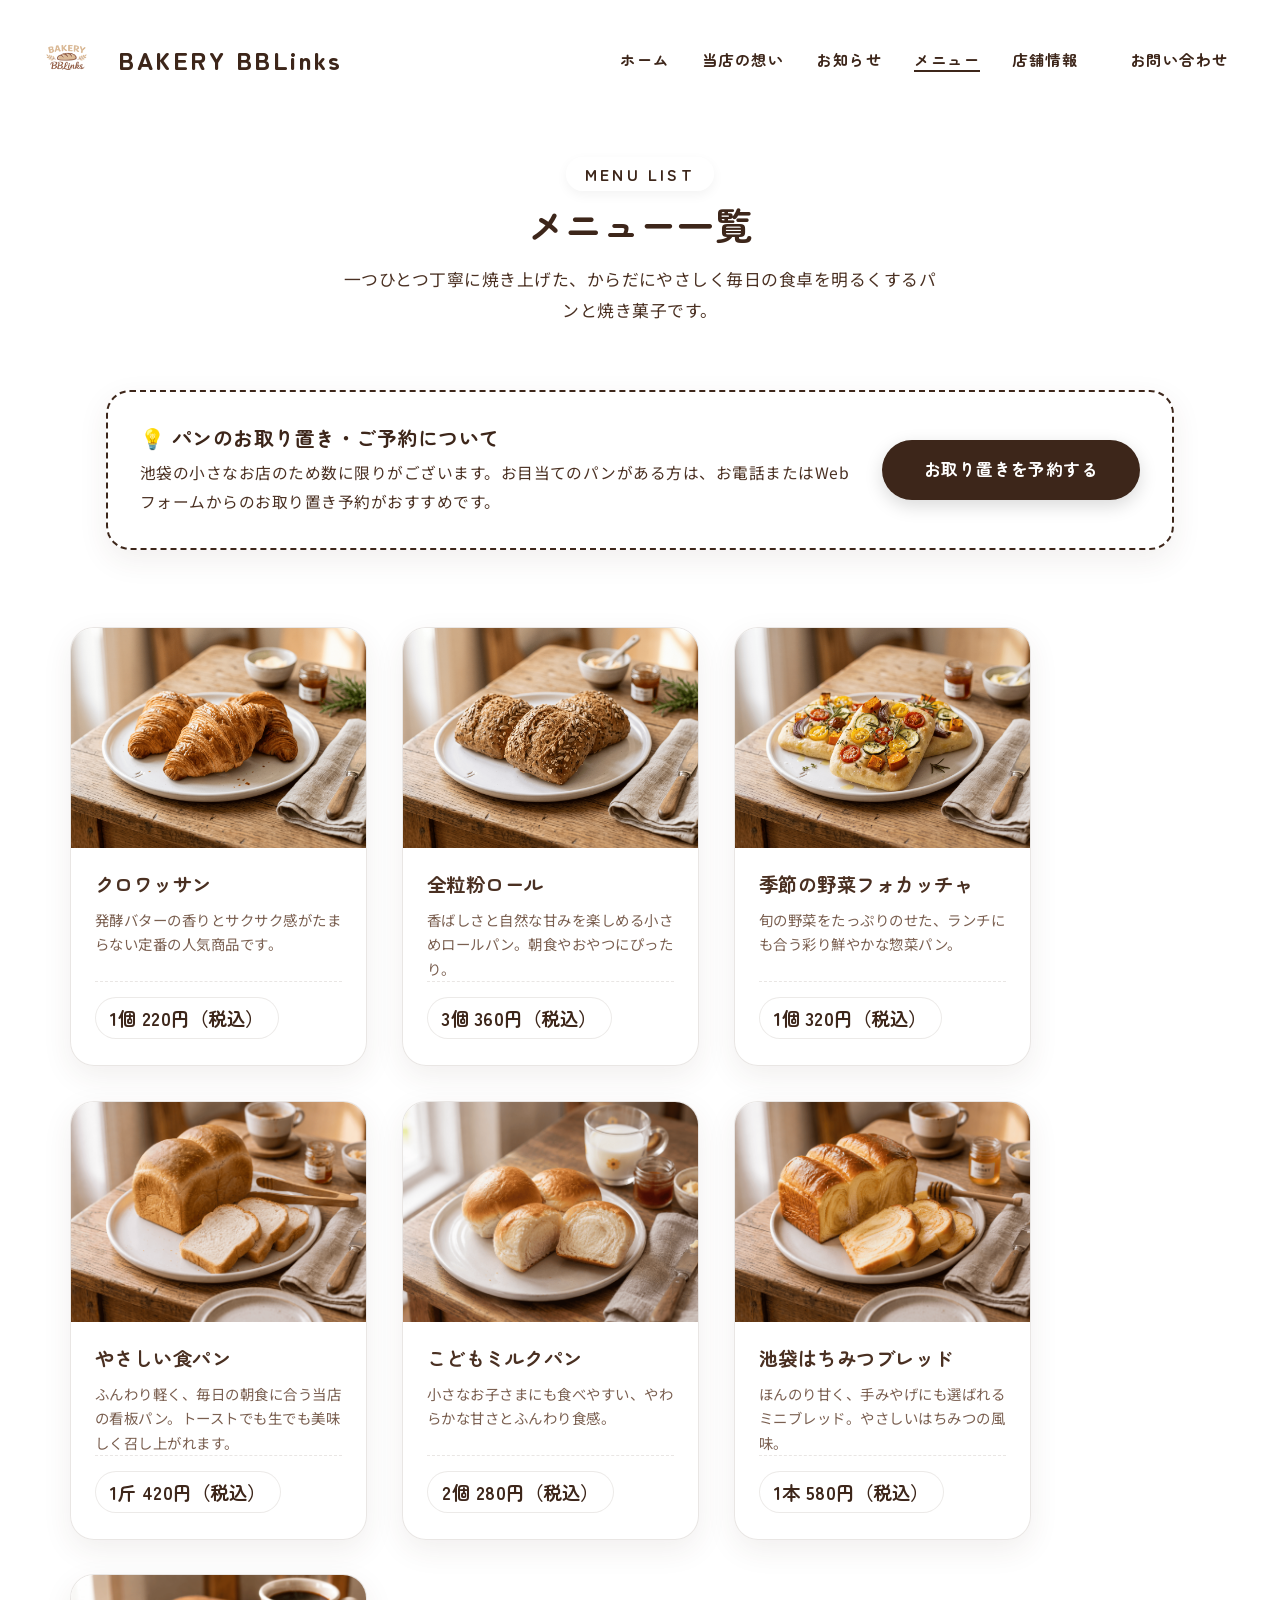
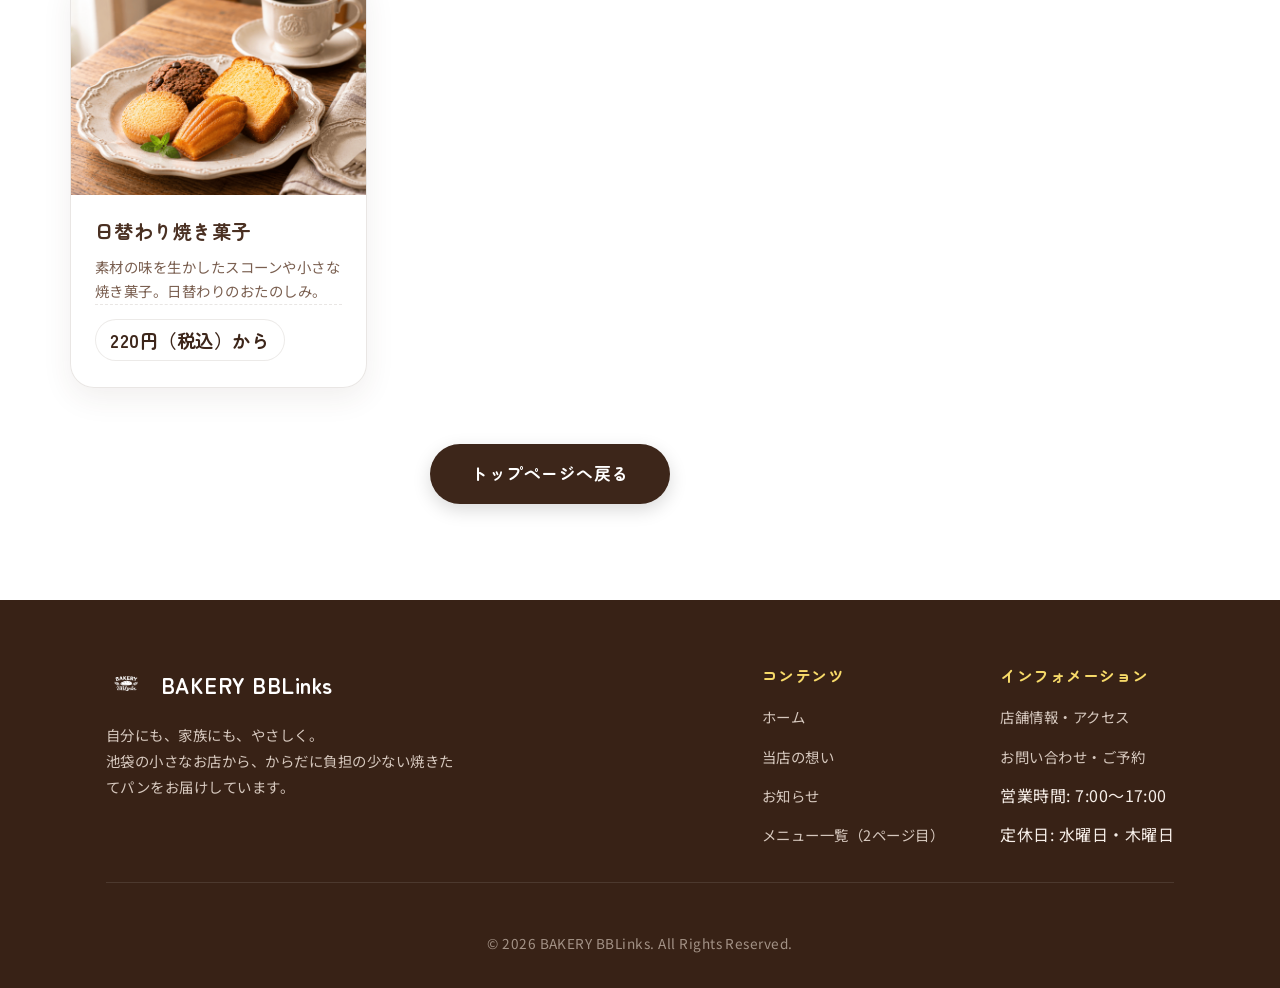
==== menu.html @ ad57223d "Add files via upload" ====
<!DOCTYPE html>
<html lang="ja">

<head>
  <meta charset="UTF-8">
  <meta name="viewport" content="width=device-width, initial-scale=1.0">
  <title>メニュー一覧 | BAKERY BBLinks - 池袋のからだにやさしいパン</title>
  <meta name="description"
    content="BAKERY BBLinksの全メニュー一覧。やさしい食パン、こどもミルクパン、クロワッサン、季節の野菜フォカッチャなど、シンプルでからだに負担の少ない手作りパンと焼き菓子をご紹介。">
  <link rel="stylesheet" href="../css/styles.css">
  <style>
    .page-header {
      background: transparent;
      color: var(--text-flore-dark);
      padding: 2.5rem 1rem 3rem;
      text-align: center;
    }

    .page-header h1 {
      font-size: 2.3rem;
      color: var(--text-flore-dark);
      margin-bottom: 0.8rem;
    }

    .page-header p {
      color: var(--text-main);
      font-size: 1.05rem;
      max-width: 600px;
      margin: 0 auto;
    }

    .reservation-banner {
      background: rgba(255, 255, 255, 0.94);
      backdrop-filter: blur(8px);
      border: 2px dashed var(--text-flore-dark);
      border-radius: var(--border-radius-md);
      padding: 2rem;
      margin-bottom: 3.5rem;
      display: flex;
      align-items: center;
      justify-content: space-between;
      gap: 1.5rem;
      box-shadow: var(--shadow-soft);
    }

    @media (max-width: 768px) {
      .reservation-banner {
        flex-direction: column;
        text-align: center;
      }
    }
  </style>
</head>

<body>

  <!-- Unified Top Bar Header -->
  <header style="padding: 1.5rem 2rem 0.5rem; width: 100%;">
    <div class="flore-top-bar">
      <a href="index.html" class="flore-logo-area">
        <img src="../images/店舗ロゴ.png" alt="BAKERY BBLinks ロゴ">
        <span class="flore-logo-title">BAKERY BBLinks</span>
      </a>

      <button class="flore-mobile-toggle" id="mobileMenuToggle" aria-label="メニューを開く">☰</button>

      <nav id="mainNav">
        <ul class="flore-nav-list">
          <li><a href="index.html" class="flore-nav-link">ホーム</a></li>
          <li><a href="index.html#concept" class="flore-nav-link">当店の想い</a></li>
          <li><a href="index.html#news" class="flore-nav-link">お知らせ</a></li>
          <li><a href="menu.html" class="flore-nav-link"
              style="border-bottom: 2px solid var(--text-flore-dark);">メニュー</a></li>
          <li><a href="index.html#access" class="flore-nav-link">店舗情報</a></li>
          <li><a href="index.html#contact" class="flore-nav-link"
              style="background: rgba(255,255,255,0.7); padding: 0.4rem 1.2rem; border-radius: 99px;">お問い合わせ</a></li>
        </ul>
      </nav>
    </div>
  </header>

  <!-- Page Header -->
  <div class="page-header">
    <div class="container">
      <span
        style="color: var(--text-flore-dark); font-weight: bold; font-family: var(--font-heading); letter-spacing: 0.2em; background: rgba(255,255,255,0.75); padding: 0.3rem 1.2rem; border-radius: 99px; box-shadow: 0 4px 12px rgba(0,0,0,0.05);">MENU
        LIST</span>
      <h1 style="margin-top: 0.6rem;">メニュー一覧</h1>
      <p>一つひとつ丁寧に焼き上げた、からだにやさしく毎日の食卓を明るくするパンと焼き菓子です。</p>
    </div>
  </div>

  <!-- Menu Grid Container -->
  <main class="section-padding" style="padding-top: 1rem;">
    <div class="container">

      <!-- Reservation Banner -->
      <div class="reservation-banner">
        <div>
          <h3 style="color: var(--text-flore-dark); margin-bottom: 0.4rem; font-size: 1.25rem;">💡 パンのお取り置き・ご予約について</h3>
          <p style="font-size: 0.98rem; color: var(--text-main);">
            池袋の小さなお店のため数に限りがございます。お目当てのパンがある方は、お電話またはWebフォームからのお取り置き予約がおすすめです。
          </p>
        </div>
        <a href="index.html#contact" class="btn-primary" style="white-space: nowrap;">お取り置きを予約する</a>
      </div>

      <!-- All 7 Products Grid -->
      <div class="menu-cards-grid">

        <!-- 1. クロワッサン -->
        <div class="menu-card">
          <div class="menu-card-img-wrap">
            <img src="../images/クロワッサン.png" alt="クロワッサン" class="menu-card-img">
          </div>
          <div class="menu-card-body">
            <h3 class="menu-card-title">クロワッサン</h3>
            <p class="menu-card-desc">発酵バターの香りとサクサク感がたまらない定番の人気商品です。</p>
            <div class="menu-card-footer">
              <span class="menu-card-price">1個 220円（税込）</span>
            </div>
          </div>
        </div>

        <!-- 2. 全粒粉ロール -->
        <div class="menu-card">
          <div class="menu-card-img-wrap">
            <img src="../images/全粒粉ロール.png" alt="全粒粉ロール" class="menu-card-img">
          </div>
          <div class="menu-card-body">
            <h3 class="menu-card-title">全粒粉ロール</h3>
            <p class="menu-card-desc">香ばしさと自然な甘みを楽しめる小さめロールパン。朝食やおやつにぴったり。</p>
            <div class="menu-card-footer">
              <span class="menu-card-price">3個 360円（税込）</span>
            </div>
          </div>
        </div>

        <!-- 3. 季節の野菜フォカッチャ -->
        <div class="menu-card">
          <div class="menu-card-img-wrap">
            <img src="../images/季節の野菜フォカッチャ.png" alt="季節の野菜フォカッチャ" class="menu-card-img">
          </div>
          <div class="menu-card-body">
            <h3 class="menu-card-title">季節の野菜フォカッチャ</h3>
            <p class="menu-card-desc">旬の野菜をたっぷりのせた、ランチにも合う彩り鮮やかな惣菜パン。</p>
            <div class="menu-card-footer">
              <span class="menu-card-price">1個 320円（税込）</span>
            </div>
          </div>
        </div>

        <!-- 4. やさしい食パン -->
        <div class="menu-card">
          <div class="menu-card-img-wrap">
            <img src="../images/やさしい食パン.png" alt="やさしい食パン" class="menu-card-img">
          </div>
          <div class="menu-card-body">
            <h3 class="menu-card-title">やさしい食パン</h3>
            <p class="menu-card-desc">ふんわり軽く、毎日の朝食に合う当店の看板パン。トーストでも生でも美味しく召し上がれます。</p>
            <div class="menu-card-footer">
              <span class="menu-card-price">1斤 420円（税込）</span>
            </div>
          </div>
        </div>

        <!-- 5. こどもミルクパン -->
        <div class="menu-card">
          <div class="menu-card-img-wrap">
            <img src="../images/こどもミルクパン.png" alt="こどもミルクパン" class="menu-card-img">
          </div>
          <div class="menu-card-body">
            <h3 class="menu-card-title">こどもミルクパン</h3>
            <p class="menu-card-desc">小さなお子さまにも食べやすい、やわらかな甘さとふんわり食感。</p>
            <div class="menu-card-footer">
              <span class="menu-card-price">2個 280円（税込）</span>
            </div>
          </div>
        </div>

        <!-- 6. 池袋はちみつブレッド -->
        <div class="menu-card">
          <div class="menu-card-img-wrap">
            <img src="../images/池袋はちみつブレッド.png" alt="池袋はちみつブレッド" class="menu-card-img">
          </div>
          <div class="menu-card-body">
            <h3 class="menu-card-title">池袋はちみつブレッド</h3>
            <p class="menu-card-desc">ほんのり甘く、手みやげにも選ばれるミニブレッド。やさしいはちみつの風味。</p>
            <div class="menu-card-footer">
              <span class="menu-card-price">1本 580円（税込）</span>
            </div>
          </div>
        </div>

        <!-- 7. 日替わり焼き菓子 -->
        <div class="menu-card">
          <div class="menu-card-img-wrap">
            <img src="../images/日替わり焼き菓子.png" alt="日替わり焼き菓子" class="menu-card-img">
          </div>
          <div class="menu-card-body">
            <h3 class="menu-card-title">日替わり焼き菓子</h3>
            <p class="menu-card-desc">素材の味を生かしたスコーンや小さな焼き菓子。日替わりのおたのしみ。</p>
            <div class="menu-card-footer">
              <span class="menu-card-price">220円（税込）から</span>
            </div>
          </div>
        </div>

      </div>

      <div class="btn-center-wrap" style="margin-top: 3rem;">
        <a href="index.html" class="btn-primary">トップページへ戻る</a>
      </div>

    </div>
  </main>

  <!-- Footer Section -->
  <footer class="site-footer">
    <div class="container">
      <div class="footer-content">
        <div class="footer-brand">
          <div class="footer-logo">
            <img src="../images/店舗ロゴ.png" alt="BAKERY BBLinks">
            <span>BAKERY BBLinks</span>
          </div>
          <p class="footer-desc">
            自分にも、家族にも、やさしく。<br>
            池袋の小さなお店から、からだに負担の少ない焼きたてパンをお届けしています。
          </p>
        </div>

        <div class="footer-links">
          <div class="footer-links-col">
            <h4>コンテンツ</h4>
            <ul class="footer-nav-list">
              <li><a href="index.html">ホーム</a></li>
              <li><a href="index.html#concept">当店の想い</a></li>
              <li><a href="index.html#news">お知らせ</a></li>
              <li><a href="menu.html">メニュー一覧（2ページ目）</a></li>
            </ul>
          </div>

          <div class="footer-links-col">
            <h4>インフォメーション</h4>
            <ul class="footer-nav-list">
              <li><a href="index.html#access">店舗情報・アクセス</a></li>
              <li><a href="index.html#contact">お問い合わせ・ご予約</a></li>
              <li>営業時間: 7:00〜17:00</li>
              <li>定休日: 水曜日・木曜日</li>
            </ul>
          </div>
        </div>
      </div>

      <div class="footer-copyright">
        &copy; 2026 BAKERY BBLinks. All Rights Reserved.
      </div>
    </div>
  </footer>

  <script src="../js/main.js"></script>
</body>

</html>
---- css/styles.css ----
/* ==========================================================================
   BAKERY BBLinks - Main Design System & Stylesheet
   flore.tokyo Arch Screen Replication with Golden Ratio Vertical Arch Window
   ========================================================================== */

@import url('https://fonts.googleapis.com/css2?family=Zen+Maru+Gothic:wght@400;500;700;900&family=Noto+Sans+JP:wght@400;500;700&display=swap');

:root {
  /* Color Palette */
  --bg-flore: #E59A60;          /* TOP Color: Warm Terracotta Caramel */
  --bg-yellow: #F7DA69;         /* Gentle Sunshine Yellow */
  --bg-pink: #F7C0C7;           /* Gentle Sweet Pink */
  
  --primary-color: #E59A60;
  --secondary-color: #E87A5D;
  --accent-yellow: #FFD24C;
  
  --text-main: #4A3022;          /* Deep Warm Brown */
  --text-muted: #7A5F50;
  --text-flore-dark: #3D261A;
  --text-light: #FFFFFF;
  
  --border-color: rgba(90, 67, 54, 0.15);
  --border-flore: #4A3022;
  --border-radius-sm: 14px;
  --border-radius-md: 24px;
  --border-radius-lg: 36px;
  --border-radius-pill: 9999px;
  
  --shadow-soft: 0 10px 30px rgba(74, 48, 34, 0.08);
  --shadow-hover: 0 16px 40px rgba(74, 48, 34, 0.16);
  
  --font-heading: 'Zen Maru Gothic', sans-serif;
  --font-body: 'Noto Sans JP', 'Zen Maru Gothic', sans-serif;
  
  --max-width: 1100px;
}

/* Reset & Base Styles */
*, *::before, *::after {
  box-sizing: border-box;
  margin: 0;
  padding: 0;
}

html {
  scroll-behavior: smooth;
  font-size: 16px;
}

/* Animated Changing Background */
body {
  font-family: var(--font-body);
  color: var(--text-main);
  line-height: 1.85;
  letter-spacing: 0.03em;
  overflow-x: hidden;
  animation: animateBgCycle 18s ease-in-out infinite;
}

body.modal-open {
  overflow: hidden;
}

@keyframes animateBgCycle {
  0%, 100% {
    background-color: var(--bg-flore);  /* TOP Color: Caramel Terracotta */
  }
  33% {
    background-color: var(--bg-yellow); /* Gentle Sunshine Yellow */
  }
  66% {
    background-color: var(--bg-pink);   /* Gentle Sweet Pink */
  }
}

img {
  max-width: 100%;
  height: auto;
  display: block;
}

a {
  color: inherit;
  text-decoration: none;
  transition: all 0.3s ease;
}

ul {
  list-style: none;
}

/* Typography & Headings */
h1, h2, h3, h4, h5, h6 {
  font-family: var(--font-heading);
  color: var(--text-main);
  font-weight: 700;
  line-height: 1.4;
}

.section-title {
  position: relative;
  z-index: 0;
  min-height: clamp(220px, 26vh, 320px);
  margin-bottom: clamp(2.6rem, 5vw, 5.2rem);
  padding-right: clamp(0.2rem, 1vw, 0.7rem);
  display: grid;
  grid-template-columns: auto auto;
  grid-template-rows: auto auto;
  column-gap: clamp(0.5rem, 0.9vw, 0.8rem);
  row-gap: clamp(0.45rem, 0.8vw, 0.8rem);
  justify-content: end;
  align-items: start;
  text-align: left;
}

.section-title .en {
  display: block;
  writing-mode: vertical-rl;
  text-orientation: mixed;
  font-size: 0.85rem;
  color: var(--text-flore-dark);
  font-weight: 700;
  letter-spacing: 0.16em;
  text-transform: uppercase;
  background-color: transparent;
  padding: 0 0 0 0.55rem;
  border-left: 1px solid rgba(61, 38, 26, 0.36);
  border-right: none;
  border-radius: 0;
  margin: 0.65rem 0 0;
  box-shadow: none;
  opacity: 0.78;
  position: relative;
  grid-column: 2;
  grid-row: 2;
  align-self: start;
  z-index: 2;
}

.section-title .ja {
  writing-mode: vertical-rl;
  text-orientation: mixed;
  font-size: clamp(1.9rem, 3vw, 2.7rem);
  position: relative;
  display: inline-block;
  color: var(--text-flore-dark);
  margin-top: 0;
  text-shadow: none;
  letter-spacing: 0.16em;
  line-height: 1.15;
  grid-column: 1;
  grid-row: 2;
  z-index: 2;
}

.section-title .ja::after {
  content: none;
  display: none;
}

.section-title::before {
  position: relative;
  grid-column: 1;
  grid-row: 1;
  justify-self: center;
  font-family: var(--font-heading);
  font-size: clamp(2.45rem, 3.7vw, 4.1rem);
  line-height: 1;
  letter-spacing: 0;
  color: var(--text-flore-dark);
  -webkit-text-stroke: 0;
  z-index: 2;
}

.section-title::after {
  content: '';
  position: absolute;
  top: clamp(7.8rem, 10vw, 10.7rem);
  right: clamp(3.9rem, 4.6vw, 5.1rem);
  width: clamp(76px, 7.5vw, 112px);
  height: clamp(96px, 10vw, 140px);
  background-image: radial-gradient(circle, rgba(61, 38, 26, 0.38) 0 2px, transparent 2.5px);
  background-size: 16px 16px;
  opacity: 0.5;
  pointer-events: none;
  z-index: 0;
}

.news-section .section-title::before {
  content: '01';
}

.featured-section .section-title::before {
  content: '02';
}

.store-info-section .section-title::before {
  content: '03';
}

.contact-section .section-title::before {
  content: '04';
}

.container {
  width: 90%;
  max-width: var(--max-width);
  margin: 0 auto;
  padding: 0 1rem;
}

.section-padding {
  padding: 6rem 0;
}

.reveal-on-scroll {
  opacity: 0;
  transform: translateY(34px);
  transition:
    opacity 0.85s ease,
    transform 0.85s cubic-bezier(0.22, 1, 0.36, 1);
  transition-delay: var(--reveal-delay, 0ms);
  will-change: opacity, transform;
}

.reveal-on-scroll.is-visible {
  opacity: 1;
  transform: translateY(0);
}

@media (prefers-reduced-motion: reduce) {
  .reveal-on-scroll {
    opacity: 1;
    transform: none;
    transition: none;
  }

  .scroll-infinity-list-left,
  .scroll-infinity-list-right {
    animation: none;
  }
}

@keyframes firstViewFadeUp {
  from {
    opacity: 0;
    transform: translateY(22px);
  }
  to {
    opacity: 1;
    transform: translateY(0);
  }
}

@keyframes firstViewFadeIn {
  from {
    opacity: 0;
  }
  to {
    opacity: var(--first-view-opacity, 1);
  }
}

@media (prefers-reduced-motion: reduce) {
  .flore-top-bar,
  .flore-center-arch-frame,
  .flore-right-badge-area,
  .flore-hero-footer {
    opacity: 1;
    transform: none;
    animation: none;
  }

  .flore-side-arch {
    opacity: 1;
    animation: none;
  }

  .flore-side-dots {
    opacity: var(--first-view-opacity, 0.62);
    animation: none;
  }
}

/* ==========================================================================
   Hero Section - Golden Ratio Vertical Arch Window (flore.tokyo Replication)
   ========================================================================== */
.flore-hero-section {
  position: fixed;
  top: 0;
  left: 0;
  width: 100vw;
  height: var(--hero-fixed-height, 100vh);
  padding: 1.5rem 2rem 1.4rem;
  overflow: hidden;
  min-height: 0;
  display: flex;
  flex-direction: column;
  justify-content: space-between;
  z-index: 0;
  will-change: opacity;
}

.flore-top-bar {
  display: flex;
  justify-content: space-between;
  align-items: center;
  position: relative;
  z-index: 20;
  max-width: 1800px;
  width: 100%;
  margin: 0 auto 1rem;
  opacity: 0;
  animation: firstViewFadeUp 0.9s ease 0.08s forwards;
}

.flore-hero-section > .flore-top-bar {
  visibility: hidden;
}

.site-floating-header {
  position: fixed;
  top: 0;
  left: 0;
  z-index: 1000;
  max-width: none;
  width: 100%;
  padding: 1.5rem 2rem 0;
  background: transparent;
  visibility: visible;
  opacity: 1;
  transform: none;
  animation: none;
  pointer-events: none;
}

.site-floating-header .flore-logo-area,
.site-floating-header nav,
.site-floating-header .flore-mobile-toggle {
  pointer-events: auto;
}

.flore-logo-area {
  display: flex;
  align-items: center;
  gap: 0.9rem;
  color: var(--text-flore-dark);
}

.flore-logo-area img {
  height: clamp(72px, 5.2vw, 96px);
  width: auto;
}

.flore-logo-title {
  font-family: var(--font-heading);
  font-size: clamp(1.55rem, 1.8vw, 1.95rem);
  font-weight: 900;
  letter-spacing: 0.1em;
  color: var(--text-flore-dark);
  white-space: nowrap;
}

.flore-nav-list {
  display: flex;
  gap: 2rem;
  align-items: center;
}

.flore-nav-link {
  font-family: var(--font-heading);
  font-size: 0.95rem;
  font-weight: 700;
  color: var(--text-flore-dark);
  letter-spacing: 0.1em;
  transition: opacity 0.3s;
}

.flore-nav-link:hover {
  opacity: 0.75;
}

/* Side Decorative Arch Background Shapes */
.flore-side-arch {
  position: absolute;
  top: 10%;
  bottom: 5%;
  width: 160px;
  background-color: rgba(255, 255, 255, 0.25);
  pointer-events: none;
  z-index: 1;
  opacity: 0;
  animation: firstViewFadeIn 1.1s ease 0.22s forwards;
}

.flore-side-arch-left {
  left: -80px;
  border-radius: 0 150px 150px 0;
}

.flore-side-arch-right {
  right: -80px;
  border-radius: 150px 0 0 150px;
}

.flore-side-dots {
  position: absolute;
  pointer-events: none;
  z-index: 7;
}

.flore-side-dots {
  width: clamp(120px, 10vw, 190px);
  height: clamp(210px, 28vh, 320px);
  --first-view-opacity: 0.62;
  background-image:
    radial-gradient(circle, rgba(61, 38, 26, 0.48) 0 3px, transparent 3.5px),
    radial-gradient(circle, rgba(255, 253, 248, 0.55) 0 2px, transparent 2.5px);
  background-position: 0 0, 17px 17px;
  background-size: 34px 34px;
  opacity: 0;
  animation: firstViewFadeIn 1s ease 0.52s forwards;
}

.flore-side-dots-left {
  left: clamp(14px, 4vw, 72px);
  top: 22%;
  transform: rotate(-7deg);
}

.flore-side-dots-right {
  right: clamp(14px, 4vw, 72px);
  bottom: 15%;
  transform: rotate(7deg);
}

/* Main Hero Stage - Perfect flore.tokyo Screenshot Layout */
.flore-hero-stage {
  position: relative;
  z-index: 10;
  display: flex;
  justify-content: center;
  align-items: flex-end;
  gap: clamp(0.75rem, 1.5vw, 1.6rem);
  max-width: 1800px;
  width: 100%;
  margin: 0 auto;
  padding: 0.5rem 0;
  flex-grow: 1;
}

/* Left Vertical Copy ("自分にも、家族にも、やさしく。") */
.flore-left-copy {
  position: absolute;
  left: clamp(28px, 4vw, 68px);
  bottom: clamp(34px, 5vh, 72px);
  display: flex;
  flex-direction: column;
  align-items: center;
  gap: 1.5rem;
  padding-bottom: 0;
  z-index: 16;
  width: auto;
  pointer-events: none;
}

.flore-vertical-text {
  writing-mode: vertical-rl;
  text-orientation: mixed;
  font-family: var(--font-heading);
  font-size: clamp(1.45rem, 1.7vw, 2rem);
  font-weight: 700;
  letter-spacing: 0.35em;
  line-height: 1.8;
  color: #FFFFFF;
  text-shadow: 0 3px 14px rgba(45, 25, 15, 0.72), 0 1px 3px rgba(45, 25, 15, 0.55);
}

/* Golden Ratio Vertical Arch Window Photo Frame (Exact flore.tokyo proportion) */
.flore-center-arch-frame {
  position: relative;
  width: min(78vw, 1480px);
  height: clamp(670px, 83vh, 920px);
  border-radius: 50% 50% 0 0 / 49% 49% 0 0;
  border: 3.5px solid var(--border-flore);
  background-color: #FFFDF8;
  overflow: hidden;
  box-shadow: 0 20px 50px rgba(74, 48, 34, 0.15);
  margin: 0 auto;
  opacity: 0;
  animation: firstViewFadeUp 1s cubic-bezier(0.22, 1, 0.36, 1) 0.24s forwards;
}

.flore-slider-wrapper {
  position: relative;
  width: 100%;
  height: 100%;
}

.arch-slide {
  position: absolute;
  top: 0;
  left: 0;
  width: 100%;
  height: 100%;
  opacity: 0;
  transition: opacity 1.5s ease-in-out, transform 10s linear;
  transform: scale(1.05);
  pointer-events: none;
}

.arch-slide.active {
  opacity: 1;
  transform: scale(1);
  pointer-events: auto;
}

.arch-slide img {
  width: 100%;
  height: 100%;
  object-fit: cover;
}

.flore-char-decoration {
  position: absolute;
  top: 40px;
  left: 40px;
  width: 80px;
  height: 80px;
  z-index: 15;
  animation: floatBounce 4s ease-in-out infinite;
}

.flore-char-decoration img {
  width: 100%;
  height: 100%;
  object-fit: contain;
}

@keyframes floatBounce {
  0%, 100% { transform: translateY(0); }
  50% { transform: translateY(-10px); }
}

/* Right Stamp Badge ("DEBUT! BBLINKS") */
.flore-right-badge-area {
  position: absolute;
  top: clamp(118px, 16vh, 164px);
  right: calc((100% - min(78vw, 1480px)) / 2 + clamp(32px, 4.2vw, 78px));
  display: flex;
  flex-direction: column;
  align-items: center;
  padding-bottom: 0;
  z-index: 17;
  width: auto;
  pointer-events: none;
  opacity: 0;
  animation: firstViewFadeUp 0.85s ease 0.68s forwards;
}

.flore-circle-badge {
  width: clamp(104px, 8vw, 145px);
  height: clamp(104px, 8vw, 145px);
  border: 2px dashed var(--text-flore-dark);
  border-radius: 50%;
  display: flex;
  flex-direction: column;
  align-items: center;
  justify-content: center;
  color: var(--text-flore-dark);
  text-align: center;
  padding: 10px;
  transform: rotate(-8deg);
  background-color: rgba(255,255,255,0.3);
  backdrop-filter: blur(4px);
  box-shadow: 0 8px 20px rgba(0,0,0,0.08);
}

.flore-circle-badge .sub {
  font-size: clamp(0.6rem, 0.75vw, 0.75rem);
  font-weight: 700;
  letter-spacing: 0.15em;
}

.flore-circle-badge .main-txt {
  font-family: var(--font-heading);
  font-size: clamp(0.92rem, 1.15vw, 1.25rem);
  font-weight: 900;
  line-height: 1.2;
  margin: 0.2rem 0;
}

.flore-hero-footer {
  position: relative;
  z-index: 20;
  display: flex;
  flex-direction: column;
  align-items: center;
  margin-top: 1rem;
  opacity: 0;
  animation: firstViewFadeUp 0.8s ease 0.82s forwards;
}

.page-contents {
  position: relative;
  z-index: 5;
  margin-top: calc(var(--hero-fixed-height, 100vh) + 100px);
  background-color: var(--bg-flore);
  animation: animateBgCycle 18s ease-in-out infinite;
  overflow: visible;
}

.arch-slider-dots {
  display: flex;
  gap: 0.8rem;
  justify-content: center;
  margin-bottom: 1.2rem;
}

.dot {
  width: 12px;
  height: 12px;
  border-radius: 50%;
  background-color: rgba(74, 48, 34, 0.3);
  cursor: pointer;
  transition: all 0.4s ease;
}

.dot.active {
  background-color: var(--text-flore-dark);
  width: 34px;
  border-radius: 6px;
}

.flore-hero-btns {
  display: flex;
  gap: 1.2rem;
  justify-content: center;
}

.btn-flore {
  background-color: #FFFDF8;
  color: var(--text-flore-dark);
  padding: 0.85rem 2.5rem;
  border-radius: var(--border-radius-pill);
  font-family: var(--font-heading);
  font-weight: 700;
  font-size: 1rem;
  box-shadow: 0 6px 18px rgba(0,0,0,0.1);
  transition: all 0.3s ease;
}

.btn-flore:hover {
  transform: translateY(-3px);
  background-color: #FFF5EA;
  box-shadow: 0 10px 24px rgba(0,0,0,0.15);
}

.flore-mobile-toggle {
  display: none;
  background: none;
  border: none;
  font-size: 2rem;
  color: var(--text-flore-dark);
  cursor: pointer;
}

/* ==========================================================================
   News Section
   ========================================================================== */
.news-section {
  padding: 4.5rem 0;
  background: transparent;
}

.news-card {
  background: rgba(255, 255, 255, 0.94);
  backdrop-filter: blur(8px);
  border: 2px dashed var(--text-flore-dark);
  border-radius: var(--border-radius-md);
  padding: 2.2rem 2.5rem;
  box-shadow: var(--shadow-soft);
  max-width: 900px;
  margin: 0 auto;
  position: relative;
}

.news-card::before {
  content: 'NEWS';
  position: absolute;
  top: -14px;
  left: 30px;
  background: var(--text-flore-dark);
  color: white;
  font-family: var(--font-heading);
  font-size: 0.75rem;
  font-weight: 700;
  padding: 0.1rem 0.8rem;
  border-radius: var(--border-radius-pill);
}

.news-list {
  display: flex;
  flex-direction: column;
  gap: 1.2rem;
}

.news-item {
  display: flex;
  align-items: flex-start;
  gap: 1.5rem;
  padding-bottom: 1.15rem;
  border-bottom: 1px dashed rgba(74, 48, 34, 0.15);
}

.news-item:last-child {
  border-bottom: none;
  padding-bottom: 0;
}

.news-date {
  font-size: 0.9rem;
  color: var(--text-muted);
  font-weight: 500;
  white-space: nowrap;
}

.news-tag {
  background-color: var(--text-flore-dark);
  color: white;
  font-size: 0.8rem;
  font-weight: 700;
  padding: 0.2rem 0.9rem;
  border-radius: var(--border-radius-pill);
  white-space: nowrap;
  justify-self: start;
}

.news-content {
  flex: 1;
  min-width: 0;
}

.news-text {
  display: inline-block;
  font-size: 0.98rem;
  color: var(--text-main);
  font-weight: 700;
  line-height: 1.65;
}

.news-text:hover {
  opacity: 0.75;
}

.news-excerpt {
  margin-top: 0.35rem;
  color: var(--text-muted);
  font-size: 0.88rem;
  line-height: 1.75;
  display: -webkit-box;
  overflow: hidden;
  -webkit-line-clamp: 2;
  -webkit-box-orient: vertical;
}

.news-popup-trigger {
  cursor: pointer;
}

.news-modal {
  position: fixed;
  inset: 0;
  z-index: 1000;
  display: flex;
  align-items: center;
  justify-content: center;
  padding: 1.5rem;
  opacity: 0;
  visibility: hidden;
  pointer-events: none;
  transition: opacity 0.3s ease, visibility 0.3s ease;
}

.news-modal.is-open {
  opacity: 1;
  visibility: visible;
  pointer-events: auto;
}

.news-modal-backdrop {
  position: absolute;
  inset: 0;
  background: rgba(61, 38, 26, 0.52);
  backdrop-filter: blur(6px);
}

.news-modal-dialog {
  position: relative;
  width: min(620px, 100%);
  min-height: 330px;
  overflow: hidden;
  background: #FFFDF8;
  border: 2px solid rgba(61, 38, 26, 0.22);
  border-radius: var(--border-radius-md);
  box-shadow: 0 24px 70px rgba(61, 38, 26, 0.28);
  padding: 2.4rem 2.5rem 7.4rem;
  transform: translateY(18px) scale(0.98);
  transition: transform 0.3s ease;
}

.news-modal.is-open .news-modal-dialog {
  transform: translateY(0) scale(1);
}

.news-modal-close {
  position: absolute;
  top: 1rem;
  right: 1rem;
  width: 42px;
  height: 42px;
  border: none;
  border-radius: 50%;
  background: rgba(61, 38, 26, 0.1);
  color: var(--text-flore-dark);
  font-size: 1.5rem;
  line-height: 1;
  cursor: pointer;
}

.news-modal-close:hover {
  background: rgba(61, 38, 26, 0.18);
}

.news-modal-meta {
  display: flex;
  align-items: center;
  gap: 0.8rem;
  margin-bottom: 1.2rem;
  padding-right: 3rem;
}

.news-modal-date {
  color: var(--text-muted);
  font-weight: 700;
  font-size: 0.92rem;
}

.news-modal-tag {
  background: var(--text-flore-dark);
  color: #FFFFFF;
  font-size: 0.78rem;
  font-weight: 700;
  padding: 0.22rem 0.8rem;
  border-radius: var(--border-radius-pill);
}

.news-modal-title {
  color: var(--text-main);
  font-size: clamp(1.35rem, 2vw, 1.8rem);
  line-height: 1.6;
  margin-bottom: 1.2rem;
  padding-right: 1rem;
}

.news-modal-body {
  color: var(--text-muted);
  font-size: 1rem;
  line-height: 2;
  padding-right: 4.2rem;
}

.news-modal-character {
  position: absolute;
  right: 1.2rem;
  bottom: 1rem;
  width: clamp(92px, 18vw, 142px);
  height: auto;
  filter: drop-shadow(0 10px 18px rgba(61, 38, 26, 0.18));
  pointer-events: none;
}

/* ==========================================================================
   Concept Section
   ========================================================================== */
.concept-section {
  min-height: 78vh;
  padding: 6rem 0 18vh;
  position: relative;
  z-index: 1;
}

.concept-title-rail {
  position: absolute;
  inset: 0;
  z-index: 1;
  pointer-events: none;
}

.concept-copy-area {
  writing-mode: vertical-rl;
  position: sticky;
  top: clamp(6.2rem, 13vh, 8.8rem);
  width: max-content;
  margin-left: auto;
  margin-right: clamp(4%, 8vw, 10%);
  margin-top: clamp(5rem, 11vh, 7.4rem);
}

.concept-copy-en {
  margin-top: 0.2rem;
  margin-left: 1.8rem;
  font-family: var(--font-heading);
  font-size: clamp(1rem, 1.35vw, 1.3rem);
  line-height: 1;
  letter-spacing: 0.08em;
  font-weight: 700;
  color: var(--text-flore-dark);
}

.concept-copy {
  font-family: var(--font-heading);
  font-size: clamp(2.1rem, 3.2vw, 3rem);
  line-height: 1.55;
  letter-spacing: 0.08em;
  color: var(--text-flore-dark);
}

.concept-text {
  width: min(720px, 70%);
  margin-left: 10%;
  padding-top: 45vh;
  position: relative;
}

.concept-text p {
  margin-bottom: 3.6rem;
  margin-top: -0.8rem;
  font-size: clamp(1rem, 1.25vw, 1.18rem);
  line-height: 2.35;
  letter-spacing: 0.06em;
  font-weight: 600;
  color: var(--text-flore-dark);
}

.concept-text p:last-child {
  margin-bottom: 0;
}

.concept-points-inline {
  width: min(980px, 70%);
  margin: clamp(4.5rem, 9vh, 7rem) 0 0 8%;
  position: relative;
  z-index: 2;
}

.concept-points-inline .points-grid {
  grid-template-columns: repeat(3, minmax(0, 1fr));
  gap: clamp(1rem, 1.7vw, 1.6rem);
}

.concept-points-inline .arch-point-card {
  padding: 2.7rem 1.35rem 1.9rem;
  text-align: left;
  align-items: flex-start;
}

.concept-points-inline .point-num-badge {
  margin-left: 0;
}

.concept-imgarea {
  position: relative;
  z-index: 1;
  padding-bottom: clamp(5rem, 11vh, 8rem);
  overflow: hidden;
}

@media (min-width: 769px) {
  .concept-imgarea {
    height: 100vh;
    min-height: 720px;
    padding-bottom: 0;
    display: flex;
    flex-direction: column;
    justify-content: stretch;
    gap: 6px;
  }

  .concept-imgarea .scroll-infinity-wrap {
    height: calc((100vh - 6px) / 2);
    min-height: 357px;
    flex: 1 1 0;
  }

  .concept-imgarea .scroll-infinity-wrap + .scroll-infinity-wrap {
    margin-top: 0;
  }

  .concept-imgarea .scroll-infinity-list {
    height: 100%;
  }

  .concept-imgarea .scroll-infinity-item {
    width: max(42vw, 640px);
    height: 100%;
  }

  .concept-imgarea .scroll-infinity-item img {
    height: 100%;
    aspect-ratio: auto;
  }
}

.scroll-infinity-wrap {
  display: flex;
  overflow: hidden;
}

.scroll-infinity-wrap + .scroll-infinity-wrap {
  margin-top: 6px;
}

.scroll-infinity-list {
  display: flex;
  min-width: max-content;
  gap: 6px;
  will-change: transform;
}

.scroll-infinity-list-left {
  animation: infinityScrollLeft 48s infinite linear both;
}

.scroll-infinity-list-right {
  animation: infinityScrollRight 48s infinite linear both;
}

.scroll-infinity-item {
  width: min(36vw, 560px);
  padding-right: 0;
  flex: 0 0 auto;
}

.scroll-infinity-item img {
  width: 100%;
  aspect-ratio: 1.42 / 1;
  height: auto;
  object-fit: cover;
  border-radius: 0;
  border: none;
  box-shadow: none;
}

@keyframes infinityScrollLeft {
  from {
    transform: translateX(0);
  }
  to {
    transform: translateX(-50%);
  }
}

@keyframes infinityScrollRight {
  from {
    transform: translateX(-50%);
  }
  to {
    transform: translateX(0);
  }
}

.concept-points-section {
  padding-top: 2rem;
  padding-bottom: 7rem;
}

.points-grid {
  display: grid;
  grid-template-columns: repeat(3, 1fr);
  gap: 2.2rem;
}

.arch-point-card {
  background: rgba(255, 255, 255, 0.94);
  backdrop-filter: blur(8px);
  border-radius: 120px 120px 24px 24px;
  padding: 3.2rem 1.8rem 2.2rem;
  box-shadow: var(--shadow-soft);
  border: 2px solid rgba(74, 48, 34, 0.12);
  transition: transform 0.4s ease, box-shadow 0.4s ease, border-color 0.4s ease;
  display: flex;
  flex-direction: column;
  align-items: center;
  text-align: center;
}

.arch-point-card:hover {
  transform: translateY(-8px);
  box-shadow: var(--shadow-hover);
  border-color: var(--text-flore-dark);
}

.point-num-badge {
  width: 68px;
  height: 68px;
  background-color: var(--text-flore-dark);
  color: white;
  font-family: var(--font-heading);
  font-size: 1.7rem;
  font-weight: 900;
  border-radius: 50%;
  display: flex;
  align-items: center;
  justify-content: center;
  margin-bottom: 1.4rem;
  box-shadow: 0 8px 18px rgba(0,0,0,0.15);
}

.point-sub {
  font-size: 0.92rem;
  color: var(--secondary-color);
  font-weight: 700;
  margin-bottom: 0.5rem;
}

.point-title {
  font-size: 1.35rem;
  margin-bottom: 1.2rem;
  color: var(--text-main);
}

.point-desc {
  font-size: 0.95rem;
  color: var(--text-muted);
  line-height: 1.9;
  text-align: left;
}

/* ==========================================================================
   Full Screen Fixed Photo
   ========================================================================== */
.bakery-immersive-section {
  position: relative;
  min-height: 100vh;
  margin: 0;
}

.bakery-immersive-fixed {
  position: relative;
  height: 100vh;
  overflow: hidden;
  display: flex;
  align-items: center;
  justify-content: flex-start;
  isolation: isolate;
  background-image: url('../images/店内_ガラスケースのアップ写真.png');
  background-size: cover;
  background-repeat: no-repeat;
  background-position: center center;
  background-attachment: fixed;
}

.bakery-immersive-fixed::after {
  content: '';
  position: absolute;
  inset: 0;
  background:
    linear-gradient(90deg, rgba(61, 38, 26, 0.68), rgba(61, 38, 26, 0.12) 58%, rgba(61, 38, 26, 0.36)),
    linear-gradient(180deg, rgba(61, 38, 26, 0.14), rgba(61, 38, 26, 0.22));
  z-index: 1;
}

.bakery-immersive-fixed::before {
  content: '';
  position: absolute;
  inset: 0;
  background-color: var(--bg-flore);
  mix-blend-mode: multiply;
  opacity: 0.22;
  animation: animateBgCycle 18s ease-in-out infinite;
  z-index: 1;
  pointer-events: none;
}

.bakery-immersive-copy {
  position: relative;
  z-index: 2;
  width: min(760px, calc(100% - 3rem));
  margin-left: clamp(1.5rem, 8vw, 8rem);
  color: #FFFFFF;
  text-shadow: 0 4px 18px rgba(45, 25, 15, 0.54);
}

.bakery-immersive-kicker {
  display: inline-block;
  margin-bottom: 1rem;
  font-size: 0.84rem;
  font-weight: 700;
  letter-spacing: 0.16em;
  text-transform: uppercase;
}

.bakery-immersive-copy h2 {
  color: #FFFFFF;
  font-size: clamp(2rem, 3.6vw, 3.8rem);
  line-height: 1.35;
  margin-bottom: 1.2rem;
}

.bakery-immersive-copy p {
  font-size: clamp(1rem, 1.4vw, 1.18rem);
  line-height: 2;
  max-width: 34em;
}

.bakery-immersive-scroll {
  position: absolute;
  right: clamp(1.4rem, 4vw, 4rem);
  bottom: clamp(1.4rem, 5vh, 3rem);
  z-index: 2;
  color: rgba(255, 255, 255, 0.84);
  font-size: 0.76rem;
  font-weight: 700;
  letter-spacing: 0.18em;
  writing-mode: vertical-rl;
}

/* ==========================================================================
   Recommendation / Menu Cards
   ========================================================================== */
.featured-section {
  padding: 5.5rem 0;
  background: transparent;
}

.menu-cards-grid {
  display: grid;
  grid-template-columns: repeat(auto-fit, minmax(280px, 1fr));
  gap: 2.2rem;
  margin-bottom: 3.5rem;
}

.menu-card {
  background: rgba(255, 255, 255, 0.94);
  backdrop-filter: blur(8px);
  border-radius: var(--border-radius-md);
  overflow: hidden;
  box-shadow: var(--shadow-soft);
  border: 1px solid rgba(74, 48, 34, 0.12);
  transition: all 0.3s ease;
  display: flex;
  flex-direction: column;
}

.menu-card:hover {
  transform: translateY(-6px);
  box-shadow: var(--shadow-hover);
  border-color: var(--text-flore-dark);
}

.menu-card-img-wrap {
  position: relative;
  width: 100%;
  height: 220px;
  overflow: hidden;
  background-color: rgba(255,255,255,0.5);
}

.menu-card-img {
  width: 100%;
  height: 100%;
  object-fit: cover;
  transition: transform 0.5s ease;
}

.menu-card:hover .menu-card-img {
  transform: scale(1.06);
}

.menu-card-body {
  padding: 1.45rem 1.5rem 1.6rem;
  display: flex;
  flex-direction: column;
  flex-grow: 1;
}

.menu-card-title {
  font-size: 1.2rem;
  color: var(--text-main);
  margin-bottom: 0.6rem;
}

.menu-card-desc {
  font-size: 0.9rem;
  color: var(--text-muted);
  line-height: 1.7;
  margin-bottom: 0;
  flex-grow: 1;
}

.menu-card-footer {
  display: flex;
  justify-content: space-between;
  align-items: center;
  border-top: 1px dashed rgba(74, 48, 34, 0.12);
  padding-top: 0.9rem;
  margin-top: auto;
}

.menu-card-price {
  font-family: var(--font-heading);
  font-size: 1.15rem;
  font-weight: 700;
  color: var(--text-flore-dark);
  background: rgba(255, 255, 255, 0.9);
  padding: 0.2rem 0.9rem;
  border-radius: var(--border-radius-pill);
  border: 1px solid rgba(74, 48, 34, 0.1);
}

.btn-center-wrap {
  text-align: center;
}

.btn-primary {
  display: inline-flex;
  align-items: center;
  gap: 0.6rem;
  background-color: var(--text-flore-dark);
  color: white;
  padding: 0.9rem 2.6rem;
  border-radius: var(--border-radius-pill);
  font-family: var(--font-heading);
  font-weight: 700;
  font-size: 1.05rem;
  box-shadow: 0 6px 18px rgba(0,0,0,0.15);
  transition: all 0.3s ease;
  border: none;
  cursor: pointer;
}

.btn-primary:hover {
  opacity: 0.9;
  transform: translateY(-3px);
  box-shadow: 0 10px 24px rgba(0,0,0,0.22);
}

/* Store Info Section */
.store-info-section {
  background: transparent;
}

.store-card-wrapper {
  background: rgba(255, 255, 255, 0.94);
  backdrop-filter: blur(8px);
  padding: 3rem 2.5rem;
  border-radius: var(--border-radius-lg);
  box-shadow: var(--shadow-soft);
  border: 2px solid rgba(74, 48, 34, 0.12);
}

.store-grid {
  display: grid;
  grid-template-columns: 1fr 1fr;
  gap: 3rem;
  align-items: center;
}

.store-detail-table {
  width: 100%;
  border-collapse: collapse;
  margin-bottom: 1.5rem;
}

.store-detail-table th,
.store-detail-table td {
  padding: 1.1rem 0.8rem;
  border-bottom: 1px solid rgba(74, 48, 34, 0.1);
  text-align: left;
}

.store-detail-table th {
  width: 32%;
  font-family: var(--font-heading);
  font-size: 0.95rem;
  color: var(--text-flore-dark);
  font-weight: 700;
  vertical-align: top;
}

.store-detail-table td {
  font-size: 0.98rem;
  color: var(--text-main);
}

.store-gallery {
  display: grid;
  grid-template-columns: 1fr 1fr;
  gap: 1rem;
}

.gallery-img {
  width: 100%;
  height: 220px;
  object-fit: cover;
  border-radius: var(--border-radius-md);
  box-shadow: var(--shadow-soft);
  border: 2px solid white;
}

/* Contact Form Section */
.contact-section {
  background: transparent;
  padding-bottom: 7rem;
}

.contact-wrapper {
  display: grid;
  grid-template-columns: 1fr 1.4fr;
  gap: 3rem;
  background: rgba(255, 255, 255, 0.95);
  backdrop-filter: blur(8px);
  border-radius: var(--border-radius-lg);
  box-shadow: var(--shadow-soft);
  overflow: hidden;
  border: 2px solid rgba(74, 48, 34, 0.12);
}

.contact-info-box {
  background: rgba(255, 255, 255, 0.6);
  padding: 3.5rem 2.2rem;
  display: flex;
  flex-direction: column;
  justify-content: space-between;
  border-right: 1px solid rgba(74, 48, 34, 0.08);
}

.contact-info-title {
  font-size: 1.6rem;
  color: var(--text-main);
  margin-bottom: 1rem;
}

.contact-info-desc {
  font-size: 0.95rem;
  color: var(--text-muted);
  margin-bottom: 2rem;
  line-height: 1.8;
}

.contact-direct-list {
  display: flex;
  flex-direction: column;
  gap: 1.6rem;
}

.contact-direct-item {
  display: flex;
  align-items: flex-start;
  gap: 1rem;
}

.contact-icon {
  width: 46px;
  height: 46px;
  background: white;
  border-radius: 50%;
  display: flex;
  align-items: center;
  justify-content: center;
  font-size: 1.3rem;
  color: var(--text-flore-dark);
  box-shadow: 0 4px 12px rgba(0,0,0,0.06);
  flex-shrink: 0;
}

.contact-direct-label {
  font-size: 0.85rem;
  color: var(--text-muted);
}

.contact-direct-val {
  font-size: 1.15rem;
  font-weight: 700;
  color: var(--text-main);
}

.contact-form-box {
  padding: 3.5rem 2.8rem;
}

.form-group {
  margin-bottom: 1.6rem;
}

.form-label {
  display: block;
  font-family: var(--font-heading);
  font-size: 0.95rem;
  font-weight: 700;
  color: var(--text-main);
  margin-bottom: 0.5rem;
}

.form-label .required {
  background-color: var(--text-flore-dark);
  color: white;
  font-size: 0.75rem;
  padding: 0.1rem 0.5rem;
  border-radius: 4px;
  margin-left: 0.5rem;
}

.form-control {
  width: 100%;
  padding: 0.85rem 1.1rem;
  font-family: var(--font-body);
  font-size: 1rem;
  border: 1px solid rgba(74, 48, 34, 0.2);
  border-radius: var(--border-radius-sm);
  background-color: rgba(255, 255, 255, 0.9);
  color: var(--text-main);
  transition: border-color 0.3s, box-shadow 0.3s;
}

.form-control:focus {
  outline: none;
  border-color: var(--text-flore-dark);
  box-shadow: 0 0 0 3px rgba(74, 48, 34, 0.15);
  background-color: white;
}

textarea.form-control {
  min-height: 140px;
  resize: vertical;
}

/* Footer Section */
.site-footer {
  background-color: #382216;
  color: #F7EFE9;
  padding: 4rem 0 2rem;
  margin-top: 0;
  position: relative;
  z-index: 10;
}

@media (min-width: 769px) {
  .news-section .container,
  .featured-section .container,
  .store-info-section .container,
  .contact-section .container {
    position: relative;
    display: flow-root;
  }

  .news-section .section-title,
  .featured-section .section-title,
  .store-info-section .section-title,
  .contact-section .section-title {
    position: absolute;
    top: clamp(0.9rem, 1.8vw, 1.5rem);
    right: clamp(-6.2rem, -7vw, -4.6rem);
    left: auto;
    width: max-content;
    min-height: auto;
    margin-bottom: 0;
    padding-right: 0;
  }

  .concept-text {
    margin-left: 8%;
  }

  .news-card,
  .menu-cards-grid,
  .store-card-wrapper,
  .contact-wrapper {
    position: relative;
    left: clamp(-138px, -7vw, -76px);
    margin-top: clamp(4.8rem, 6vw, 5.8rem);
  }

  .btn-center-wrap {
    position: relative;
    left: clamp(-138px, -7vw, -76px);
  }

  .menu-cards-grid,
  .store-card-wrapper,
  .contact-wrapper {
    max-width: 960px;
    margin-left: auto;
    margin-right: auto;
  }

  .featured-section .menu-cards-grid {
    grid-template-columns: repeat(3, minmax(0, 1fr));
    gap: clamp(1.2rem, 2vw, 1.7rem);
    max-width: 1060px;
    margin-top: clamp(6.8rem, 8.4vw, 7.6rem);
  }
}

@media (min-width: 769px) and (max-width: 1200px) {
  .news-section .section-title,
  .featured-section .section-title,
  .store-info-section .section-title,
  .contact-section .section-title {
    right: -3.4rem;
  }

  .featured-section .menu-cards-grid {
    max-width: min(940px, calc(100vw - 9rem));
    gap: 1.2rem;
  }

  .store-card-wrapper,
  .contact-wrapper {
    max-width: min(860px, calc(100vw - 13rem));
  }

  .news-card,
  .menu-cards-grid,
  .store-card-wrapper,
  .contact-wrapper,
  .btn-center-wrap {
    left: clamp(-96px, -6vw, -58px);
  }
}

.footer-content {
  display: flex;
  justify-content: space-between;
  align-items: flex-start;
  flex-wrap: wrap;
  gap: 2rem;
  margin-bottom: 3rem;
  padding-bottom: 2rem;
  border-bottom: 1px solid rgba(255,255,255,0.1);
}

.footer-brand {
  max-width: 360px;
}

.footer-logo {
  display: flex;
  align-items: center;
  gap: 0.8rem;
  margin-bottom: 1rem;
}

.footer-logo img {
  height: 42px;
  width: auto;
  filter: brightness(0) invert(1);
}

.footer-logo span {
  font-family: var(--font-heading);
  font-size: 1.35rem;
  font-weight: 700;
  color: #FFFFFF;
}

.footer-desc {
  font-size: 0.9rem;
  color: #D6C8BE;
  line-height: 1.8;
}

.footer-links {
  display: flex;
  gap: 3.5rem;
}

.footer-links-col h4 {
  font-size: 1rem;
  color: var(--bg-yellow);
  margin-bottom: 1rem;
}

.footer-nav-list {
  display: flex;
  flex-direction: column;
  gap: 0.6rem;
}

.footer-nav-list a {
  color: #D6C8BE;
  font-size: 0.9rem;
}

.footer-nav-list a:hover {
  color: var(--bg-yellow);
}

.footer-copyright {
  text-align: center;
  font-size: 0.85rem;
  color: #A39286;
}

/* Responsive Styles */
@media (max-width: 992px) {
  .flore-hero-stage {
    flex-direction: column;
    align-items: center;
    gap: 2rem;
  }

  .flore-vertical-text {
    writing-mode: horizontal-tb;
    font-size: 1.4rem;
  }

  .flore-center-arch-frame {
    width: 92vw;
    height: clamp(430px, 68vw, 560px);
    border-radius: 50% 50% 0 0 / 42% 42% 0 0;
  }

  .points-grid {
    grid-template-columns: 1fr;
  }

  .store-grid {
    grid-template-columns: 1fr;
  }

  .contact-wrapper {
    grid-template-columns: 1fr;
  }
}

@media (max-width: 768px) {
  .section-title {
    min-height: auto;
    margin-bottom: 2.4rem;
    padding-right: 0;
    display: block;
    text-align: left;
  }

  .section-title .en {
    display: inline-block;
    writing-mode: horizontal-tb;
    font-size: 0.75rem;
    letter-spacing: 0.16em;
    background: rgba(255, 253, 248, 0.78);
    border: 1px solid rgba(61, 38, 26, 0.18);
    border-radius: var(--border-radius-pill);
    padding: 0.18rem 0.9rem;
    margin-bottom: 0.65rem;
  }

  .section-title .ja {
    display: block;
    writing-mode: horizontal-tb;
    font-size: 1.58rem;
    line-height: 1.45;
    letter-spacing: 0.06em;
  }

  .section-title::before {
    top: -0.35rem;
    right: 0;
    font-size: 3.4rem;
  }

  .section-title::after {
    top: 0.8rem;
    right: -0.5rem;
    width: 58px;
    height: 58px;
    background-size: 15px 15px;
    opacity: 0.26;
  }

  .news-card {
    padding: 2rem 1.3rem 1.6rem;
  }

  .news-item {
    display: grid;
    grid-template-columns: auto 1fr;
    gap: 0.45rem 0.75rem;
    padding-bottom: 1.25rem;
  }

  .news-content {
    grid-column: 1 / -1;
  }

  .news-text {
    font-size: 0.95rem;
    line-height: 1.65;
  }

  .news-excerpt {
    font-size: 0.84rem;
    line-height: 1.7;
    -webkit-line-clamp: 3;
  }

  .flore-hero-section {
    padding: 1rem 1rem 1.1rem;
  }

  .page-contents {
    margin-top: calc(var(--hero-fixed-height, 100vh) + 64px);
  }

  .flore-logo-area {
    gap: 0.55rem;
  }

  .flore-logo-area img {
    height: 58px;
  }

  .flore-logo-title {
    font-size: 1.42rem;
    letter-spacing: 0.08em;
  }

  .flore-side-dots {
    width: 96px;
    height: 170px;
    --first-view-opacity: 0.36;
    background-size: 28px 28px;
    background-position: 0 0, 14px 14px;
  }

  .flore-side-dots-left {
    left: -22px;
    top: 28%;
  }

  .flore-side-dots-right {
    right: -22px;
    bottom: 20%;
  }

  .concept-section {
    min-height: auto;
    padding: 4rem 0 5rem;
  }

  .concept-title-rail {
    position: relative;
    inset: auto;
    pointer-events: auto;
  }

  .concept-copy-area {
    position: relative;
    top: auto;
    right: auto;
    width: min(320px, 84%);
    margin: 0 8% 3rem auto;
  }

  .concept-text {
    width: 84%;
    margin: 0 auto;
    padding-top: 0;
  }

  .concept-points-inline {
    width: 84%;
    margin: 3rem auto 0;
  }

  .concept-points-inline .points-grid {
    grid-template-columns: 1fr;
  }

  .concept-text p {
    margin-bottom: 2.4rem;
  }

  .pc-only {
    display: none;
  }

  .scroll-infinity-item {
    width: 78vw;
  }

  .scroll-infinity-item img {
    border-radius: 0;
  }

  .concept-points-section {
    padding-top: 0;
    padding-bottom: 5rem;
  }

  .bakery-immersive-section {
    min-height: 92vh;
  }

  .bakery-immersive-fixed {
    height: 92vh;
    background-attachment: scroll;
  }

  .bakery-immersive-copy {
    width: calc(100% - 2rem);
    margin: 0 auto;
    align-self: flex-end;
    padding-bottom: 5rem;
  }

  .bakery-immersive-copy h2 {
    font-size: 2.1rem;
  }

  .flore-nav-list {
    display: none;
    position: absolute;
    top: 100%;
    left: 0;
    width: 100%;
    background: rgba(255, 255, 255, 0.96);
    padding: 1.5rem;
    flex-direction: column;
    box-shadow: 0 10px 20px rgba(0,0,0,0.1);
  }
  
  #mainNav.open .flore-nav-list,
  .flore-top-bar nav.open .flore-nav-list {
    display: flex;
  }

  .flore-mobile-toggle {
    display: block;
  }

  .footer-content {
    flex-direction: column;
  }
}
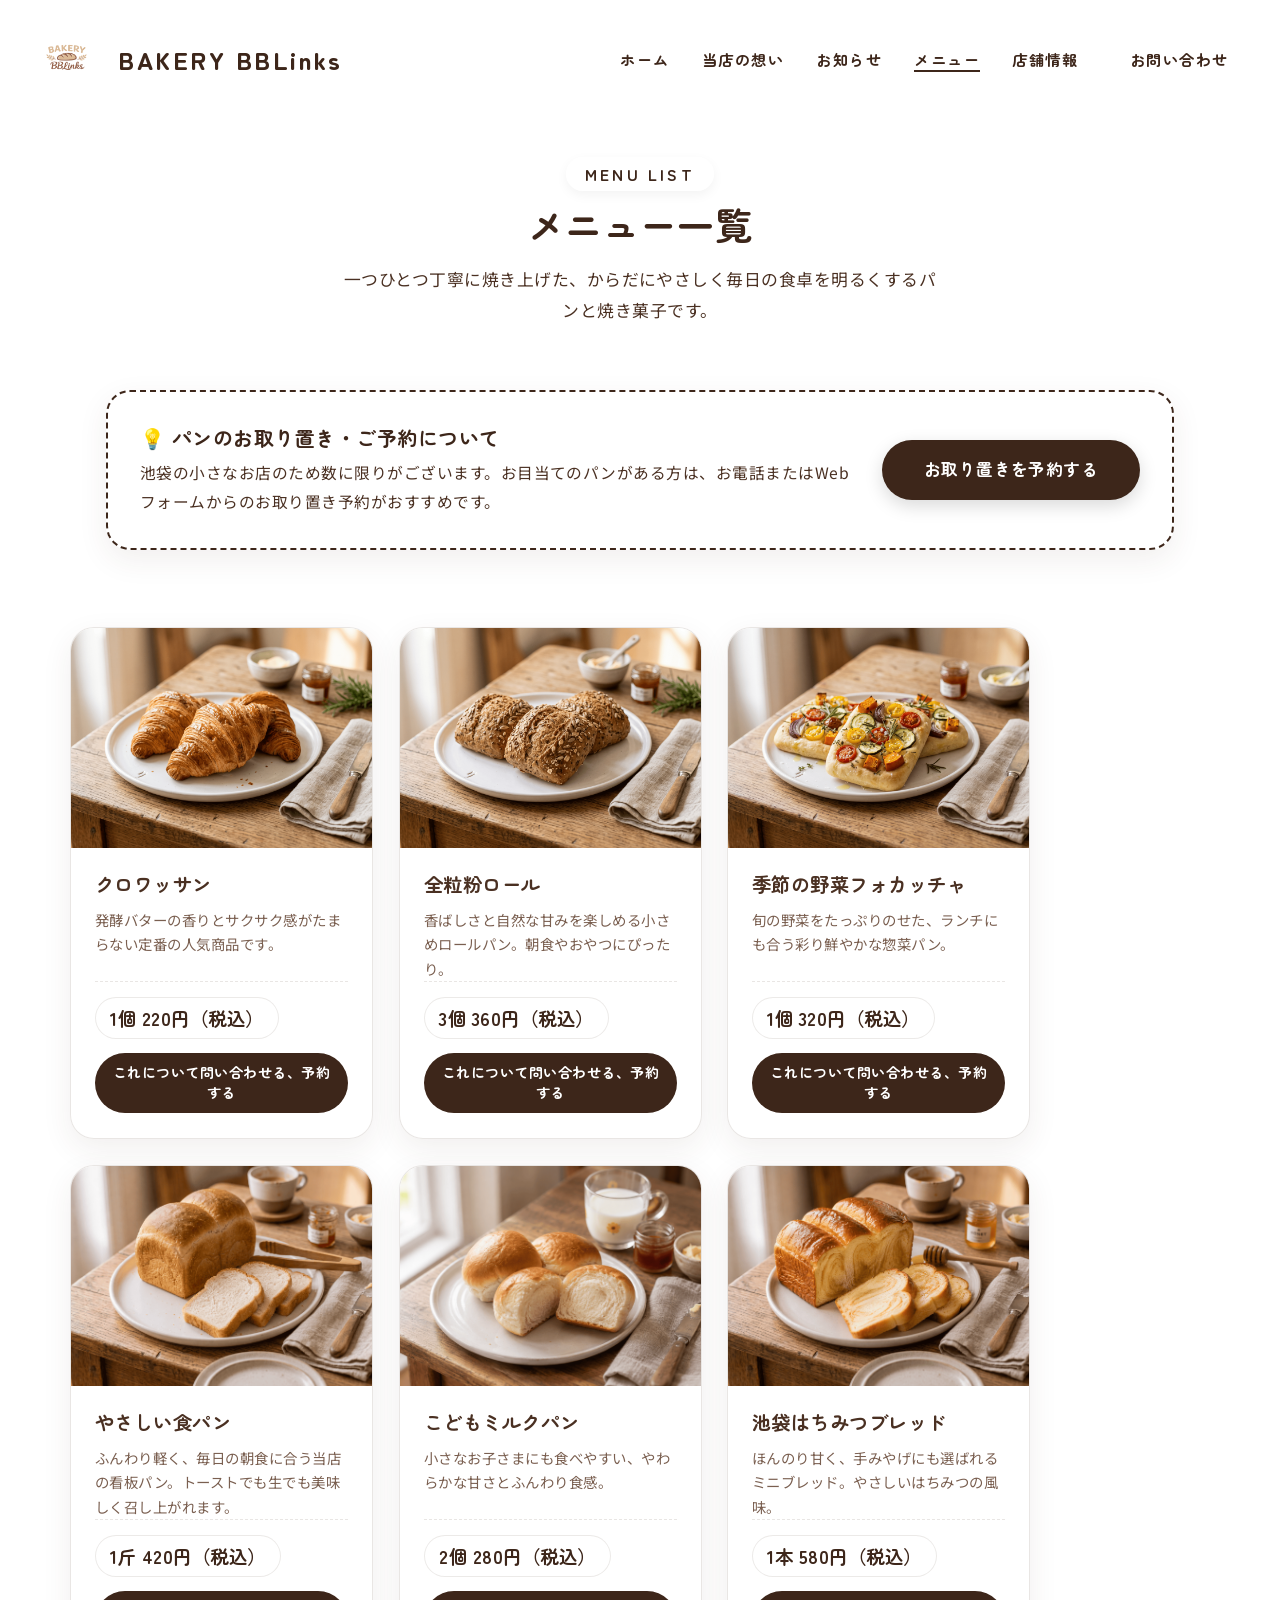
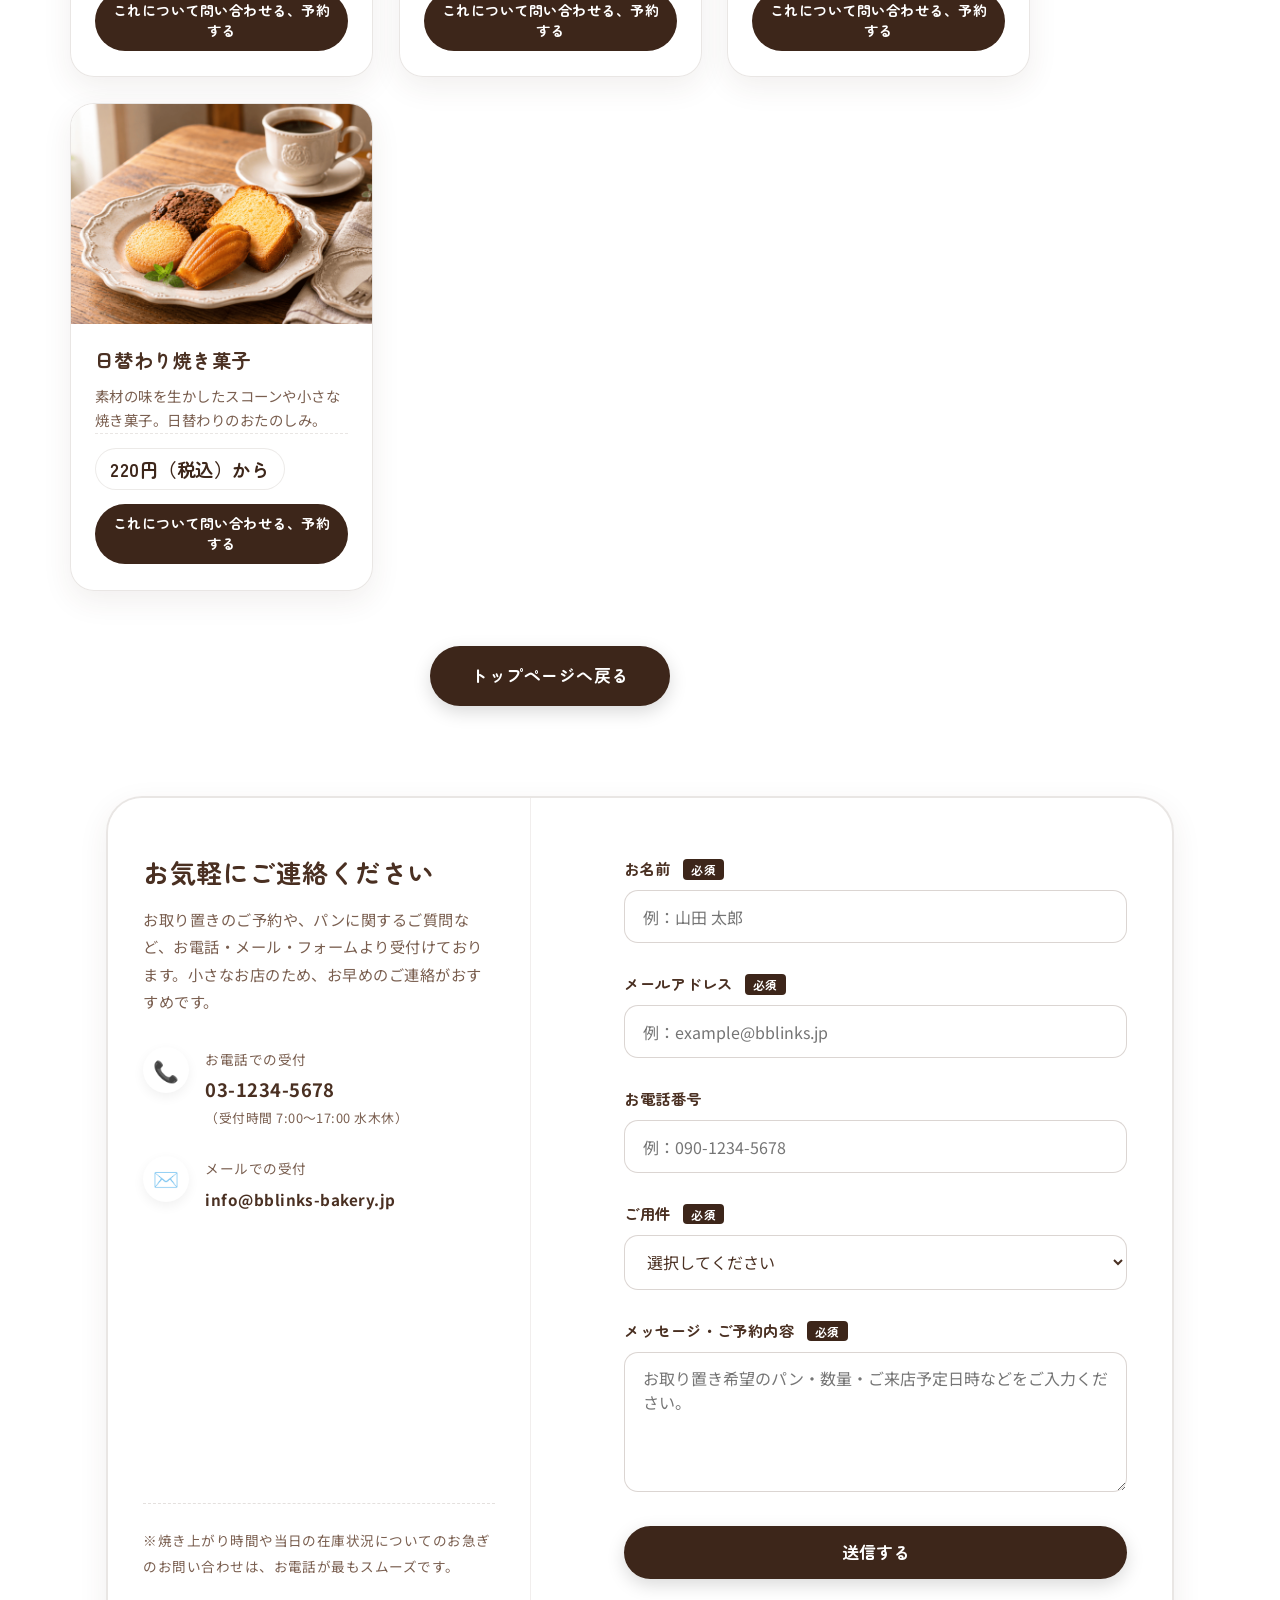
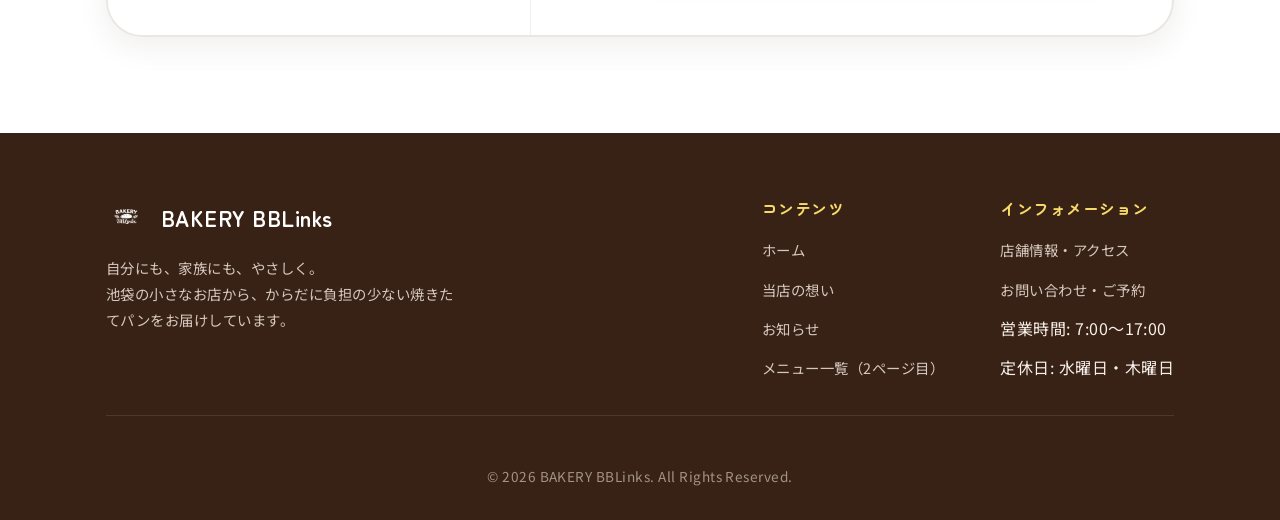
==== commit 8628b9db: "Add files via upload" ====
--- a/menu.html
+++ b/menu.html
@@ -4,10 +4,10 @@
 <head>
   <meta charset="UTF-8">
   <meta name="viewport" content="width=device-width, initial-scale=1.0">
-  <title>メニュー一覧 | BAKERY BBLinks - 池袋のからだにやさしいパン</title>
+  <title>メニュー | BAKERY BBLinks - 池袋のからだにやさしいパン</title>
   <meta name="description"
     content="BAKERY BBLinksの全メニュー一覧。やさしい食パン、こどもミルクパン、クロワッサン、季節の野菜フォカッチャなど、シンプルでからだに負担の少ない手作りパンと焼き菓子をご紹介。">
-  <link rel="stylesheet" href="../css/styles.css">
+  <link rel="stylesheet" href="css/styles.css?v=20260817-menu-fix">
   <style>
     .page-header {
       background: transparent;
@@ -52,13 +52,13 @@
   </style>
 </head>
 
-<body>
+<body class="menu-page">
 
   <!-- Unified Top Bar Header -->
   <header style="padding: 1.5rem 2rem 0.5rem; width: 100%;">
     <div class="flore-top-bar">
       <a href="index.html" class="flore-logo-area">
-        <img src="../images/店舗ロゴ.png" alt="BAKERY BBLinks ロゴ">
+        <img src="images/店舗ロゴ.png" alt="BAKERY BBLinks ロゴ">
         <span class="flore-logo-title">BAKERY BBLinks</span>
       </a>
 
@@ -72,7 +72,7 @@
           <li><a href="menu.html" class="flore-nav-link"
               style="border-bottom: 2px solid var(--text-flore-dark);">メニュー</a></li>
           <li><a href="index.html#access" class="flore-nav-link">店舗情報</a></li>
-          <li><a href="index.html#contact" class="flore-nav-link"
+          <li><a href="#contact" class="flore-nav-link"
               style="background: rgba(255,255,255,0.7); padding: 0.4rem 1.2rem; border-radius: 99px;">お問い合わせ</a></li>
         </ul>
       </nav>
@@ -102,7 +102,7 @@
             池袋の小さなお店のため数に限りがございます。お目当てのパンがある方は、お電話またはWebフォームからのお取り置き予約がおすすめです。
           </p>
         </div>
-        <a href="index.html#contact" class="btn-primary" style="white-space: nowrap;">お取り置きを予約する</a>
+        <a href="#contact" class="btn-primary" style="white-space: nowrap;">お取り置きを予約する</a>
       </div>
 
       <!-- All 7 Products Grid -->
@@ -111,13 +111,14 @@
         <!-- 1. クロワッサン -->
         <div class="menu-card">
           <div class="menu-card-img-wrap">
-            <img src="../images/クロワッサン.png" alt="クロワッサン" class="menu-card-img">
+            <img src="images/クロワッサン.png" alt="クロワッサン" class="menu-card-img">
           </div>
           <div class="menu-card-body">
             <h3 class="menu-card-title">クロワッサン</h3>
             <p class="menu-card-desc">発酵バターの香りとサクサク感がたまらない定番の人気商品です。</p>
             <div class="menu-card-footer">
               <span class="menu-card-price">1個 220円（税込）</span>
+              <a href="#contact" class="menu-inquiry-btn" data-bread-name="クロワッサン">これについて問い合わせる、予約する</a>
             </div>
           </div>
         </div>
@@ -125,13 +126,14 @@
         <!-- 2. 全粒粉ロール -->
         <div class="menu-card">
           <div class="menu-card-img-wrap">
-            <img src="../images/全粒粉ロール.png" alt="全粒粉ロール" class="menu-card-img">
+            <img src="images/全粒粉ロール.png" alt="全粒粉ロール" class="menu-card-img">
           </div>
           <div class="menu-card-body">
             <h3 class="menu-card-title">全粒粉ロール</h3>
             <p class="menu-card-desc">香ばしさと自然な甘みを楽しめる小さめロールパン。朝食やおやつにぴったり。</p>
             <div class="menu-card-footer">
               <span class="menu-card-price">3個 360円（税込）</span>
+              <a href="#contact" class="menu-inquiry-btn" data-bread-name="全粒粉ロール">これについて問い合わせる、予約する</a>
             </div>
           </div>
         </div>
@@ -139,13 +141,14 @@
         <!-- 3. 季節の野菜フォカッチャ -->
         <div class="menu-card">
           <div class="menu-card-img-wrap">
-            <img src="../images/季節の野菜フォカッチャ.png" alt="季節の野菜フォカッチャ" class="menu-card-img">
+            <img src="images/季節の野菜フォカッチャ.png" alt="季節の野菜フォカッチャ" class="menu-card-img">
           </div>
           <div class="menu-card-body">
             <h3 class="menu-card-title">季節の野菜フォカッチャ</h3>
             <p class="menu-card-desc">旬の野菜をたっぷりのせた、ランチにも合う彩り鮮やかな惣菜パン。</p>
             <div class="menu-card-footer">
               <span class="menu-card-price">1個 320円（税込）</span>
+              <a href="#contact" class="menu-inquiry-btn" data-bread-name="季節の野菜フォカッチャ">これについて問い合わせる、予約する</a>
             </div>
           </div>
         </div>
@@ -153,13 +156,14 @@
         <!-- 4. やさしい食パン -->
         <div class="menu-card">
           <div class="menu-card-img-wrap">
-            <img src="../images/やさしい食パン.png" alt="やさしい食パン" class="menu-card-img">
+            <img src="images/やさしい食パン.png" alt="やさしい食パン" class="menu-card-img">
           </div>
           <div class="menu-card-body">
             <h3 class="menu-card-title">やさしい食パン</h3>
             <p class="menu-card-desc">ふんわり軽く、毎日の朝食に合う当店の看板パン。トーストでも生でも美味しく召し上がれます。</p>
             <div class="menu-card-footer">
               <span class="menu-card-price">1斤 420円（税込）</span>
+              <a href="#contact" class="menu-inquiry-btn" data-bread-name="やさしい食パン">これについて問い合わせる、予約する</a>
             </div>
           </div>
         </div>
@@ -167,13 +171,14 @@
         <!-- 5. こどもミルクパン -->
         <div class="menu-card">
           <div class="menu-card-img-wrap">
-            <img src="../images/こどもミルクパン.png" alt="こどもミルクパン" class="menu-card-img">
+            <img src="images/こどもミルクパン.png" alt="こどもミルクパン" class="menu-card-img">
           </div>
           <div class="menu-card-body">
             <h3 class="menu-card-title">こどもミルクパン</h3>
             <p class="menu-card-desc">小さなお子さまにも食べやすい、やわらかな甘さとふんわり食感。</p>
             <div class="menu-card-footer">
               <span class="menu-card-price">2個 280円（税込）</span>
+              <a href="#contact" class="menu-inquiry-btn" data-bread-name="こどもミルクパン">これについて問い合わせる、予約する</a>
             </div>
           </div>
         </div>
@@ -181,13 +186,14 @@
         <!-- 6. 池袋はちみつブレッド -->
         <div class="menu-card">
           <div class="menu-card-img-wrap">
-            <img src="../images/池袋はちみつブレッド.png" alt="池袋はちみつブレッド" class="menu-card-img">
+            <img src="images/池袋はちみつブレッド.png" alt="池袋はちみつブレッド" class="menu-card-img">
           </div>
           <div class="menu-card-body">
             <h3 class="menu-card-title">池袋はちみつブレッド</h3>
             <p class="menu-card-desc">ほんのり甘く、手みやげにも選ばれるミニブレッド。やさしいはちみつの風味。</p>
             <div class="menu-card-footer">
               <span class="menu-card-price">1本 580円（税込）</span>
+              <a href="#contact" class="menu-inquiry-btn" data-bread-name="池袋はちみつブレッド">これについて問い合わせる、予約する</a>
             </div>
           </div>
         </div>
@@ -195,13 +201,14 @@
         <!-- 7. 日替わり焼き菓子 -->
         <div class="menu-card">
           <div class="menu-card-img-wrap">
-            <img src="../images/日替わり焼き菓子.png" alt="日替わり焼き菓子" class="menu-card-img">
+            <img src="images/日替わり焼き菓子.png" alt="日替わり焼き菓子" class="menu-card-img">
           </div>
           <div class="menu-card-body">
             <h3 class="menu-card-title">日替わり焼き菓子</h3>
             <p class="menu-card-desc">素材の味を生かしたスコーンや小さな焼き菓子。日替わりのおたのしみ。</p>
             <div class="menu-card-footer">
               <span class="menu-card-price">220円（税込）から</span>
+              <a href="#contact" class="menu-inquiry-btn" data-bread-name="日替わり焼き菓子">これについて問い合わせる、予約する</a>
             </div>
           </div>
         </div>
@@ -211,6 +218,91 @@
       <div class="btn-center-wrap" style="margin-top: 3rem;">
         <a href="index.html" class="btn-primary">トップページへ戻る</a>
       </div>
+
+      <section class="menu-contact-section" id="contact">
+        <div class="contact-wrapper">
+          <div class="contact-info-box">
+            <div>
+              <h3 class="contact-info-title">お気軽にご連絡ください</h3>
+              <p class="contact-info-desc">
+                お取り置きのご予約や、パンに関するご質問など、お電話・メール・フォームより受付けております。小さなお店のため、お早めのご連絡がおすすめです。
+              </p>
+              <div class="contact-direct-list">
+                <div class="contact-direct-item">
+                  <div class="contact-icon">📞</div>
+                  <div>
+                    <div class="contact-direct-label">お電話での受付</div>
+                    <div class="contact-direct-val"><a href="tel:03-1234-5678">03-1234-5678</a></div>
+                    <div style="font-size: 0.8rem; color: var(--text-muted);">（受付時間 7:00〜17:00 水木休）</div>
+                  </div>
+                </div>
+
+                <div class="contact-direct-item">
+                  <div class="contact-icon">✉️</div>
+                  <div>
+                    <div class="contact-direct-label">メールでの受付</div>
+                    <div class="contact-direct-val"><a href="mailto:info@bblinks-bakery.jp"
+                        style="font-size: 0.95rem;">info@bblinks-bakery.jp</a></div>
+                  </div>
+                </div>
+              </div>
+            </div>
+
+            <div style="margin-top: 2rem; padding-top: 1.5rem; border-top: 1px dashed rgba(74, 48, 34, 0.15);">
+              <p style="font-size: 0.85rem; color: var(--text-muted);">
+                ※焼き上がり時間や当日の在庫状況についてのお急ぎのお問い合わせは、お電話が最もスムーズです。
+              </p>
+            </div>
+          </div>
+
+          <div class="contact-form-box">
+            <div id="formSuccessMessage" role="status" aria-live="polite"
+              style="display: none; background: rgba(255,255,255,0.9); border: 2px solid var(--text-flore-dark); padding: 1.2rem; border-radius: var(--border-radius-sm); margin-bottom: 1.5rem; text-align: center;">
+              <p style="font-weight: bold; color: var(--text-flore-dark);">送信完了しました</p>
+              <p style="font-size: 0.9rem; margin-top: 0.4rem;">内容を確認次第、折り返しご連絡いたします。</p>
+            </div>
+
+            <form id="bakeryContactForm">
+              <input type="hidden" name="access_key" value="2ae0ad49-0ae6-4089-946b-30d89a0eb9bd">
+              <input type="hidden" name="subject" value="BAKERY BBLinks お問い合わせフォーム">
+              <input type="hidden" name="from_name" value="BAKERY BBLinks Webサイト">
+              <div class="form-group">
+                <label for="menuUserName" class="form-label">お名前 <span class="required">必須</span></label>
+                <input type="text" id="menuUserName" name="name" class="form-control" placeholder="例：山田 太郎" required>
+              </div>
+
+              <div class="form-group">
+                <label for="menuUserEmail" class="form-label">メールアドレス <span class="required">必須</span></label>
+                <input type="email" id="menuUserEmail" name="email" class="form-control"
+                  placeholder="例：example@bblinks.jp" required>
+              </div>
+
+              <div class="form-group">
+                <label for="menuUserPhone" class="form-label">お電話番号</label>
+                <input type="tel" id="menuUserPhone" name="phone" class="form-control" placeholder="例：090-1234-5678">
+              </div>
+
+              <div class="form-group">
+                <label for="menuContactType" class="form-label">ご用件 <span class="required">必須</span></label>
+                <select id="menuContactType" name="contact_type" class="form-control" required>
+                  <option value="">選択してください</option>
+                  <option value="取り置き予約">パンのお取り置き予約</option>
+                  <option value="商品について">商品・アレルギーに関するご質問</option>
+                  <option value="その他">その他のお問い合わせ</option>
+                </select>
+              </div>
+
+              <div class="form-group">
+                <label for="menuUserMessage" class="form-label">メッセージ・ご予約内容 <span class="required">必須</span></label>
+                <textarea id="menuUserMessage" name="message" class="form-control"
+                  placeholder="お取り置き希望のパン・数量・ご来店予定日時などをご入力ください。" required></textarea>
+              </div>
+
+              <button type="submit" class="btn-primary" style="width: 100%; justify-content: center;">送信する</button>
+            </form>
+          </div>
+        </div>
+      </section>
 
     </div>
   </main>
@@ -221,7 +313,7 @@
       <div class="footer-content">
         <div class="footer-brand">
           <div class="footer-logo">
-            <img src="../images/店舗ロゴ.png" alt="BAKERY BBLinks">
+            <img src="images/店舗ロゴ.png" alt="BAKERY BBLinks">
             <span>BAKERY BBLinks</span>
           </div>
           <p class="footer-desc">
@@ -245,7 +337,7 @@
             <h4>インフォメーション</h4>
             <ul class="footer-nav-list">
               <li><a href="index.html#access">店舗情報・アクセス</a></li>
-              <li><a href="index.html#contact">お問い合わせ・ご予約</a></li>
+              <li><a href="#contact">お問い合わせ・ご予約</a></li>
               <li>営業時間: 7:00〜17:00</li>
               <li>定休日: 水曜日・木曜日</li>
             </ul>
@@ -259,7 +351,7 @@
     </div>
   </footer>
 
-  <script src="../js/main.js"></script>
+  <script src="js/main.js?v=20260817-menu-fix"></script>
 </body>
 
 </html>
--- a/css/styles.css
+++ b/css/styles.css
@@ -1320,6 +1320,74 @@
   border: 1px solid rgba(74, 48, 34, 0.1);
 }
 
+.menu-page .menu-card-footer {
+  display: flex;
+  flex-direction: column;
+  align-items: stretch;
+  gap: 0.85rem;
+}
+
+@media (min-width: 769px) {
+  .menu-page .menu-cards-grid {
+    grid-template-columns: repeat(3, minmax(0, 1fr));
+    gap: clamp(1.3rem, 2vw, 2.2rem);
+  }
+}
+
+.menu-page .menu-card-price {
+  display: inline-flex;
+  align-items: center;
+  justify-content: center;
+  width: auto;
+  max-width: 100%;
+  align-self: flex-start;
+  white-space: nowrap;
+}
+
+.menu-page .menu-card .menu-inquiry-btn {
+  width: 100%;
+  min-height: 46px;
+  border-radius: var(--border-radius-pill);
+  background: var(--text-flore-dark);
+  color: #FFFFFF;
+  white-space: normal;
+}
+
+.menu-page .menu-card .menu-inquiry-btn:visited {
+  color: #FFFFFF;
+}
+
+.menu-inquiry-btn {
+  display: inline-flex;
+  align-items: center;
+  justify-content: center;
+  min-height: 44px;
+  padding: 0.65rem 1rem;
+  border-radius: var(--border-radius-pill);
+  background: var(--text-flore-dark);
+  color: #fff;
+  font-family: var(--font-heading);
+  font-size: 0.88rem;
+  font-weight: 700;
+  line-height: 1.4;
+  text-align: center;
+  transition: opacity 0.25s ease, transform 0.25s ease;
+}
+
+.menu-inquiry-btn:hover {
+  opacity: 0.88;
+  transform: translateY(-2px);
+}
+
+.menu-contact-section {
+  margin-top: clamp(4rem, 7vw, 6.5rem);
+  scroll-margin-top: 7rem;
+}
+
+.menu-contact-section .contact-wrapper {
+  max-width: 100%;
+}
+
 .btn-center-wrap {
   text-align: center;
 }
@@ -1353,61 +1421,89 @@
 }
 
 .store-card-wrapper {
+  padding: 0;
+  background: transparent;
+  backdrop-filter: none;
+  border-radius: 0;
+  box-shadow: none;
+  border: none;
+}
+
+.store-grid {
+  display: grid;
+  grid-template-columns: 1fr;
+  gap: clamp(1.1rem, 2vw, 1.6rem);
+}
+
+.store-info-panel {
   background: rgba(255, 255, 255, 0.94);
   backdrop-filter: blur(8px);
-  padding: 3rem 2.5rem;
-  border-radius: var(--border-radius-lg);
+  border: 2px dashed var(--text-flore-dark);
+  border-radius: var(--border-radius-md);
+  padding: clamp(1.4rem, 2vw, 1.8rem) clamp(1.6rem, 2.4vw, 2.2rem);
   box-shadow: var(--shadow-soft);
-  border: 2px solid rgba(74, 48, 34, 0.12);
-}
-
-.store-grid {
-  display: grid;
-  grid-template-columns: 1fr 1fr;
-  gap: 3rem;
-  align-items: center;
 }
 
 .store-detail-table {
   width: 100%;
-  border-collapse: collapse;
-  margin-bottom: 1.5rem;
+  border-collapse: separate;
+  border-spacing: 0;
+  margin-bottom: 0;
+}
+
+.store-detail-table tbody {
+  display: grid;
+  grid-template-columns: repeat(2, minmax(0, 1fr));
+  column-gap: clamp(1.4rem, 2.4vw, 2.2rem);
+}
+
+.store-detail-table tr {
+  display: grid;
+  grid-template-columns: 7.2rem minmax(0, 1fr);
+  align-items: start;
+  border-bottom: 1px solid rgba(74, 48, 34, 0.1);
 }
 
 .store-detail-table th,
 .store-detail-table td {
-  padding: 1.1rem 0.8rem;
-  border-bottom: 1px solid rgba(74, 48, 34, 0.1);
+  padding: 0.85rem 0.8rem;
+  border-bottom: none;
   text-align: left;
 }
 
+.store-detail-table tr:nth-last-child(-n + 2) {
+  border-bottom: none;
+}
+
 .store-detail-table th {
-  width: 32%;
+  width: auto;
   font-family: var(--font-heading);
-  font-size: 0.95rem;
+  font-size: 0.86rem;
   color: var(--text-flore-dark);
   font-weight: 700;
   vertical-align: top;
+  letter-spacing: 0.04em;
 }
 
 .store-detail-table td {
-  font-size: 0.98rem;
+  font-size: 0.95rem;
   color: var(--text-main);
+  line-height: 1.75;
 }
 
 .store-gallery {
   display: grid;
-  grid-template-columns: 1fr 1fr;
-  gap: 1rem;
+  grid-template-columns: repeat(2, minmax(0, 1fr));
+  gap: clamp(0.7rem, 1.2vw, 1rem);
 }
 
 .gallery-img {
+  display: block;
   width: 100%;
-  height: 220px;
+  height: clamp(260px, 25vw, 360px);
   object-fit: cover;
-  border-radius: var(--border-radius-md);
+  border-radius: 0;
   box-shadow: var(--shadow-soft);
-  border: 2px solid white;
 }
 
 /* Contact Form Section */
@@ -1596,6 +1692,10 @@
     margin-right: auto;
   }
 
+  .store-card-wrapper {
+    max-width: 1060px;
+  }
+
   .featured-section .menu-cards-grid {
     grid-template-columns: repeat(3, minmax(0, 1fr));
     gap: clamp(1.2rem, 2vw, 1.7rem);
@@ -1628,6 +1728,14 @@
   .contact-wrapper,
   .btn-center-wrap {
     left: clamp(-96px, -6vw, -58px);
+  }
+}
+
+@media (min-width: 769px) {
+  .menu-page .menu-contact-section .contact-wrapper {
+    left: 0;
+    margin-top: 0;
+    max-width: 100%;
   }
 }
 
@@ -1729,6 +1837,52 @@
 
   .store-grid {
     grid-template-columns: 1fr;
+  }
+
+  .store-card-wrapper {
+    padding: 0;
+  }
+
+  .store-gallery {
+    grid-template-columns: 1fr;
+    gap: 0.65rem;
+  }
+
+  .gallery-img {
+    height: 240px;
+  }
+
+  .store-info-panel {
+    padding: 1.15rem;
+  }
+
+  .store-detail-table tbody {
+    display: block;
+  }
+
+  .store-detail-table tr {
+    display: block;
+    border-bottom: 1px solid rgba(74, 48, 34, 0.1);
+  }
+
+  .store-detail-table tr:last-child {
+    border-bottom: none;
+  }
+
+  .store-detail-table th,
+  .store-detail-table td {
+    display: block;
+    width: 100%;
+    padding: 0.35rem 0;
+  }
+
+  .store-detail-table th {
+    border-bottom: none;
+    font-size: 0.78rem;
+  }
+
+  .store-detail-table td {
+    padding-bottom: 0.85rem;
   }
 
   .contact-wrapper {
@@ -1945,3 +2099,372 @@
     flex-direction: column;
   }
 }
+
+@media (max-width: 768px) {
+  html {
+    scroll-padding-top: 88px;
+  }
+
+  .container {
+    width: min(100% - 2rem, 390px);
+    padding: 0;
+  }
+
+  .section-padding {
+    padding: 4.2rem 0;
+  }
+
+  #concept,
+  #news,
+  .featured-section,
+  .bakery-immersive-section,
+  #access,
+  #contact,
+  .menu-contact-section {
+    scroll-margin-top: 88px;
+  }
+
+  .site-floating-header {
+    padding: 0.9rem 1rem 0;
+  }
+
+  .menu-page > header {
+    padding: 0.9rem 1rem 0.35rem !important;
+  }
+
+  .flore-top-bar {
+    align-items: center;
+    margin-bottom: 0;
+  }
+
+  .flore-logo-area img {
+    height: 52px;
+  }
+
+  .flore-logo-title {
+    max-width: calc(100vw - 142px);
+    overflow: hidden;
+    font-size: 1.28rem;
+    line-height: 1.1;
+    letter-spacing: 0.07em;
+    text-overflow: ellipsis;
+  }
+
+  .flore-mobile-toggle {
+    width: 44px;
+    height: 44px;
+    display: inline-flex;
+    align-items: center;
+    justify-content: center;
+    font-size: 1.8rem;
+    line-height: 1;
+  }
+
+  .flore-nav-list {
+    top: calc(100% + 0.6rem);
+    left: 1rem;
+    width: calc(100vw - 2rem);
+    padding: 1.1rem;
+    gap: 0.85rem;
+    border-radius: 18px;
+    box-shadow: 0 16px 32px rgba(61, 38, 26, 0.14);
+  }
+
+  .section-title {
+    display: grid;
+    grid-template-columns: auto 1fr;
+    grid-template-areas:
+      "num en"
+      "num ja";
+    align-items: center;
+    column-gap: 0.7rem;
+    row-gap: 0.25rem;
+    margin-bottom: 1.55rem;
+  }
+
+  .section-title::before {
+    position: relative;
+    grid-area: num;
+    display: block;
+    top: auto;
+    right: auto;
+    align-self: center;
+    margin: 0;
+    font-size: 2.85rem;
+    opacity: 0.44;
+  }
+
+  .section-title::after {
+    top: 0.7rem;
+    right: 0.4rem;
+    opacity: 0.18;
+  }
+
+  .section-title .en {
+    grid-area: en;
+    width: fit-content;
+    margin: 0 0 0.5rem;
+    font-size: 0.68rem;
+  }
+
+  .section-title .ja {
+    grid-area: ja;
+    font-size: 1.46rem;
+  }
+
+  .concept-section {
+    padding: 4.5rem 0 4rem;
+  }
+
+  .concept-copy-area,
+  .concept-text,
+  .concept-points-inline {
+    width: 100%;
+    margin-left: auto;
+    margin-right: auto;
+  }
+
+  .concept-copy-area {
+    max-width: 330px;
+    margin-bottom: 2.4rem;
+  }
+
+  .concept-text p {
+    margin-bottom: 1.7rem;
+    font-size: 0.96rem;
+    line-height: 2;
+  }
+
+  .concept-points-inline {
+    margin-top: 2.2rem;
+  }
+
+  .arch-point-card {
+    border-radius: 96px 96px 20px 20px;
+    padding: 2.45rem 1.45rem 1.8rem;
+  }
+
+  .news-section {
+    padding: 4.2rem 0;
+  }
+
+  .news-card {
+    border-radius: 20px;
+    padding: 1.85rem 1.25rem 1.45rem;
+  }
+
+  .news-item {
+    gap: 0.45rem 0.65rem;
+  }
+
+  .news-tag {
+    font-size: 0.72rem;
+    padding: 0.16rem 0.7rem;
+  }
+
+  .news-modal {
+    padding: 1rem;
+  }
+
+  .news-modal-dialog {
+    max-height: calc(100vh - 2rem);
+    min-height: 0;
+    overflow-y: auto;
+    border-radius: 20px;
+    padding: 2rem 1.35rem 6rem;
+  }
+
+  .news-modal-title {
+    padding-right: 0;
+    font-size: 1.18rem;
+  }
+
+  .news-modal-body {
+    padding-right: 0;
+    font-size: 0.92rem;
+    line-height: 1.9;
+  }
+
+  .news-modal-character {
+    width: 86px;
+  }
+
+  .scroll-infinity-item {
+    width: 68vw;
+  }
+
+  .bakery-immersive-copy {
+    padding-bottom: 4rem;
+  }
+
+  .bakery-immersive-copy h2 {
+    font-size: 1.82rem;
+    line-height: 1.45;
+  }
+
+  .bakery-immersive-copy p {
+    font-size: 0.92rem;
+    line-height: 1.9;
+  }
+
+  .featured-section {
+    padding: 4.2rem 0;
+  }
+
+  .menu-cards-grid {
+    grid-template-columns: 1fr;
+    gap: 1.45rem;
+    margin-bottom: 2.2rem;
+  }
+
+  .menu-card {
+    border-radius: 20px;
+  }
+
+  .menu-card-img-wrap {
+    height: 190px;
+  }
+
+  .menu-card-body {
+    padding: 1.2rem 1.25rem 1.3rem;
+  }
+
+  .menu-card-title {
+    font-size: 1.08rem;
+    margin-bottom: 0.4rem;
+  }
+
+  .menu-card-desc {
+    font-size: 0.86rem;
+    line-height: 1.75;
+  }
+
+  .btn-primary {
+    width: 100%;
+    justify-content: center;
+    padding: 0.85rem 1.2rem;
+    font-size: 0.95rem;
+    text-align: center;
+  }
+
+  .store-info-section {
+    padding-top: 4.2rem;
+  }
+
+  .store-gallery {
+    gap: 0.55rem;
+  }
+
+  .gallery-img {
+    height: 220px;
+  }
+
+  .store-info-panel {
+    border-radius: 20px;
+    padding: 1rem 1.15rem;
+  }
+
+  .store-detail-table th {
+    padding-top: 0.7rem;
+  }
+
+  .contact-section {
+    padding-bottom: 4.8rem;
+  }
+
+  .contact-wrapper {
+    gap: 0;
+    border-radius: 22px;
+  }
+
+  .contact-info-box {
+    padding: 1.75rem 1.35rem 1.4rem;
+    border-right: none;
+    border-bottom: 1px solid rgba(74, 48, 34, 0.08);
+  }
+
+  .contact-info-title {
+    font-size: 1.28rem;
+  }
+
+  .contact-info-desc {
+    margin-bottom: 1.4rem;
+    font-size: 0.9rem;
+  }
+
+  .contact-direct-list {
+    gap: 1.15rem;
+  }
+
+  .contact-direct-item {
+    gap: 0.75rem;
+  }
+
+  .contact-icon {
+    width: 40px;
+    height: 40px;
+    font-size: 1.08rem;
+  }
+
+  .contact-direct-val {
+    font-size: 1rem;
+    overflow-wrap: anywhere;
+  }
+
+  .contact-form-box {
+    padding: 1.75rem 1.35rem 1.9rem;
+  }
+
+  .form-group {
+    margin-bottom: 1.25rem;
+  }
+
+  .form-control {
+    min-height: 48px;
+    border-radius: 12px;
+    font-size: 0.95rem;
+    padding: 0.78rem 0.95rem;
+  }
+
+  textarea.form-control {
+    min-height: 128px;
+  }
+
+  .menu-page .page-header {
+    padding: 2.2rem 0 2.4rem;
+  }
+
+  .menu-page .page-header h1 {
+    font-size: 1.95rem;
+  }
+
+  .menu-page .page-header p {
+    font-size: 0.95rem;
+    line-height: 1.9;
+  }
+
+  .menu-page main.section-padding {
+    padding-top: 0 !important;
+  }
+
+  .reservation-banner {
+    padding: 1.6rem 1.25rem;
+    margin-bottom: 2.5rem;
+    border-radius: 20px;
+  }
+
+  .menu-contact-section {
+    margin-top: 3.2rem;
+  }
+
+  .footer-content {
+    gap: 1.5rem;
+    margin-bottom: 2.2rem;
+  }
+
+  .footer-links {
+    width: 100%;
+    flex-direction: column;
+    gap: 1.35rem;
+  }
+}
